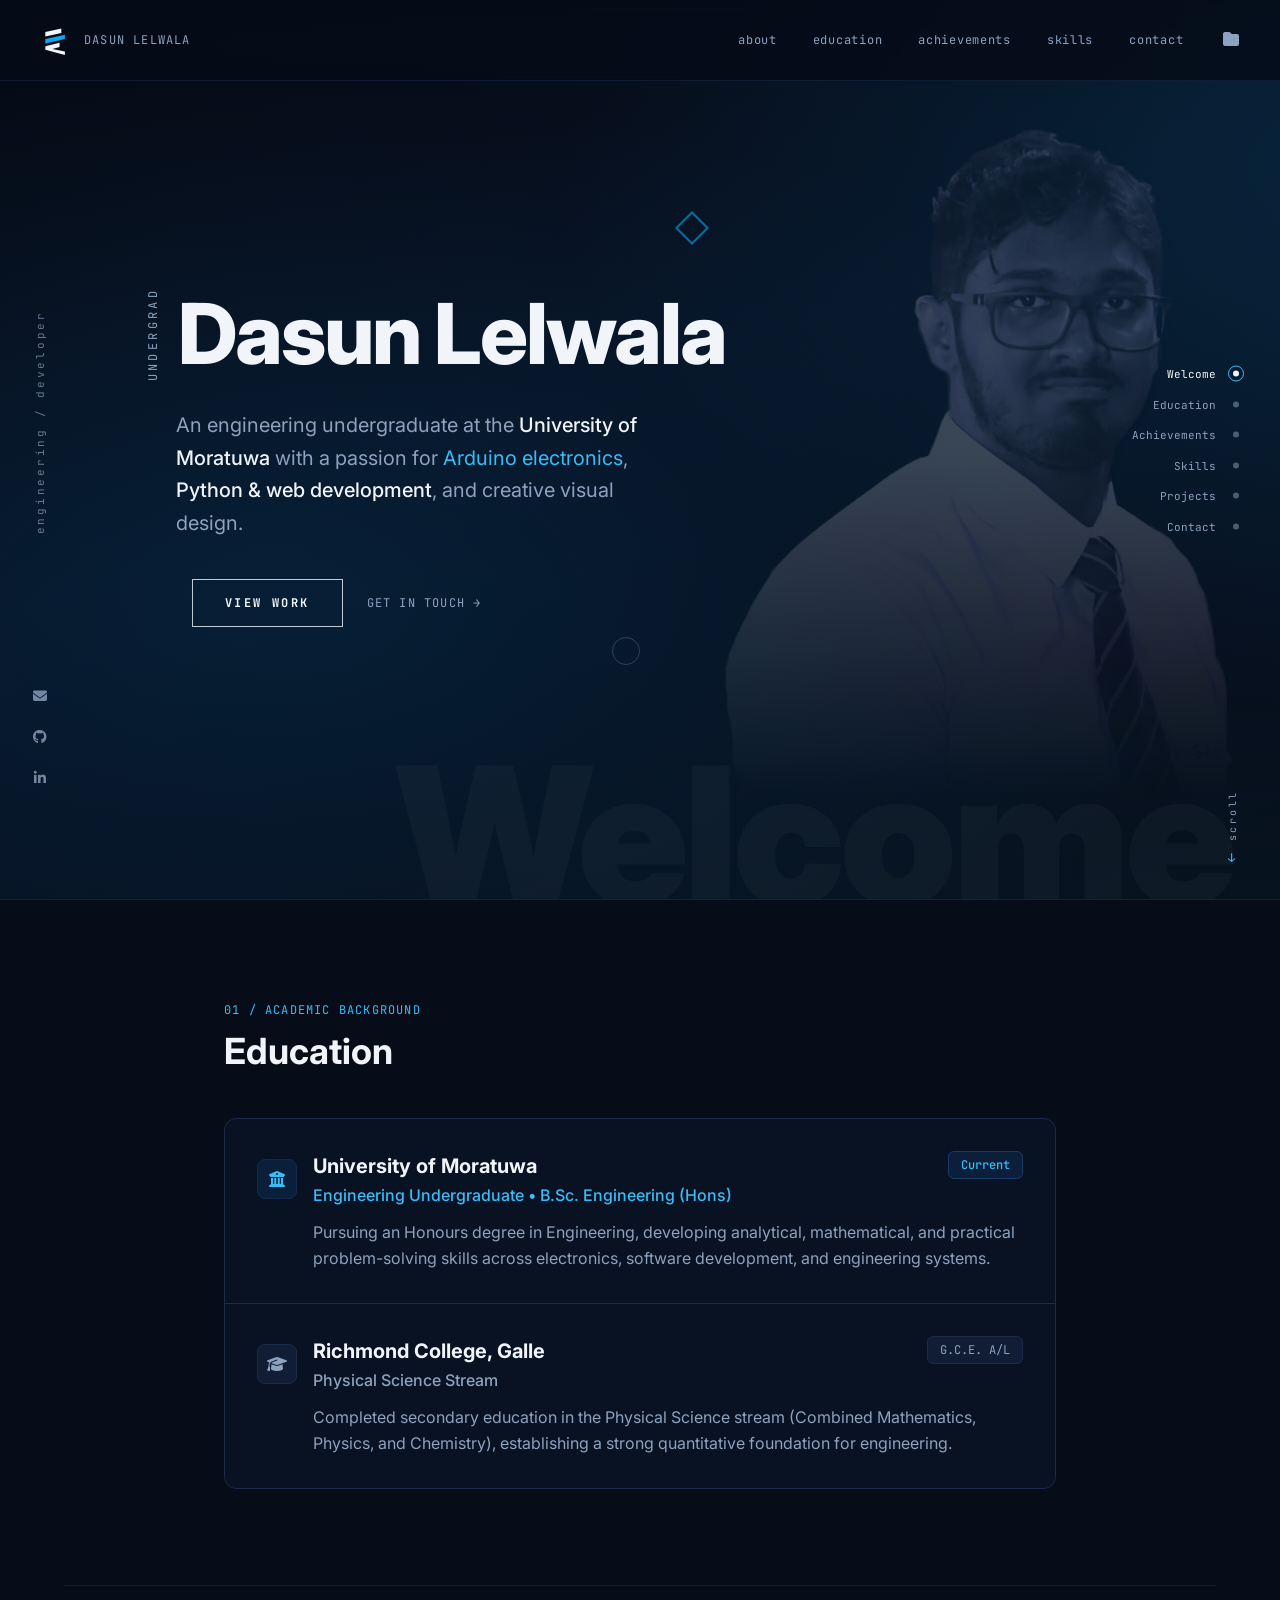
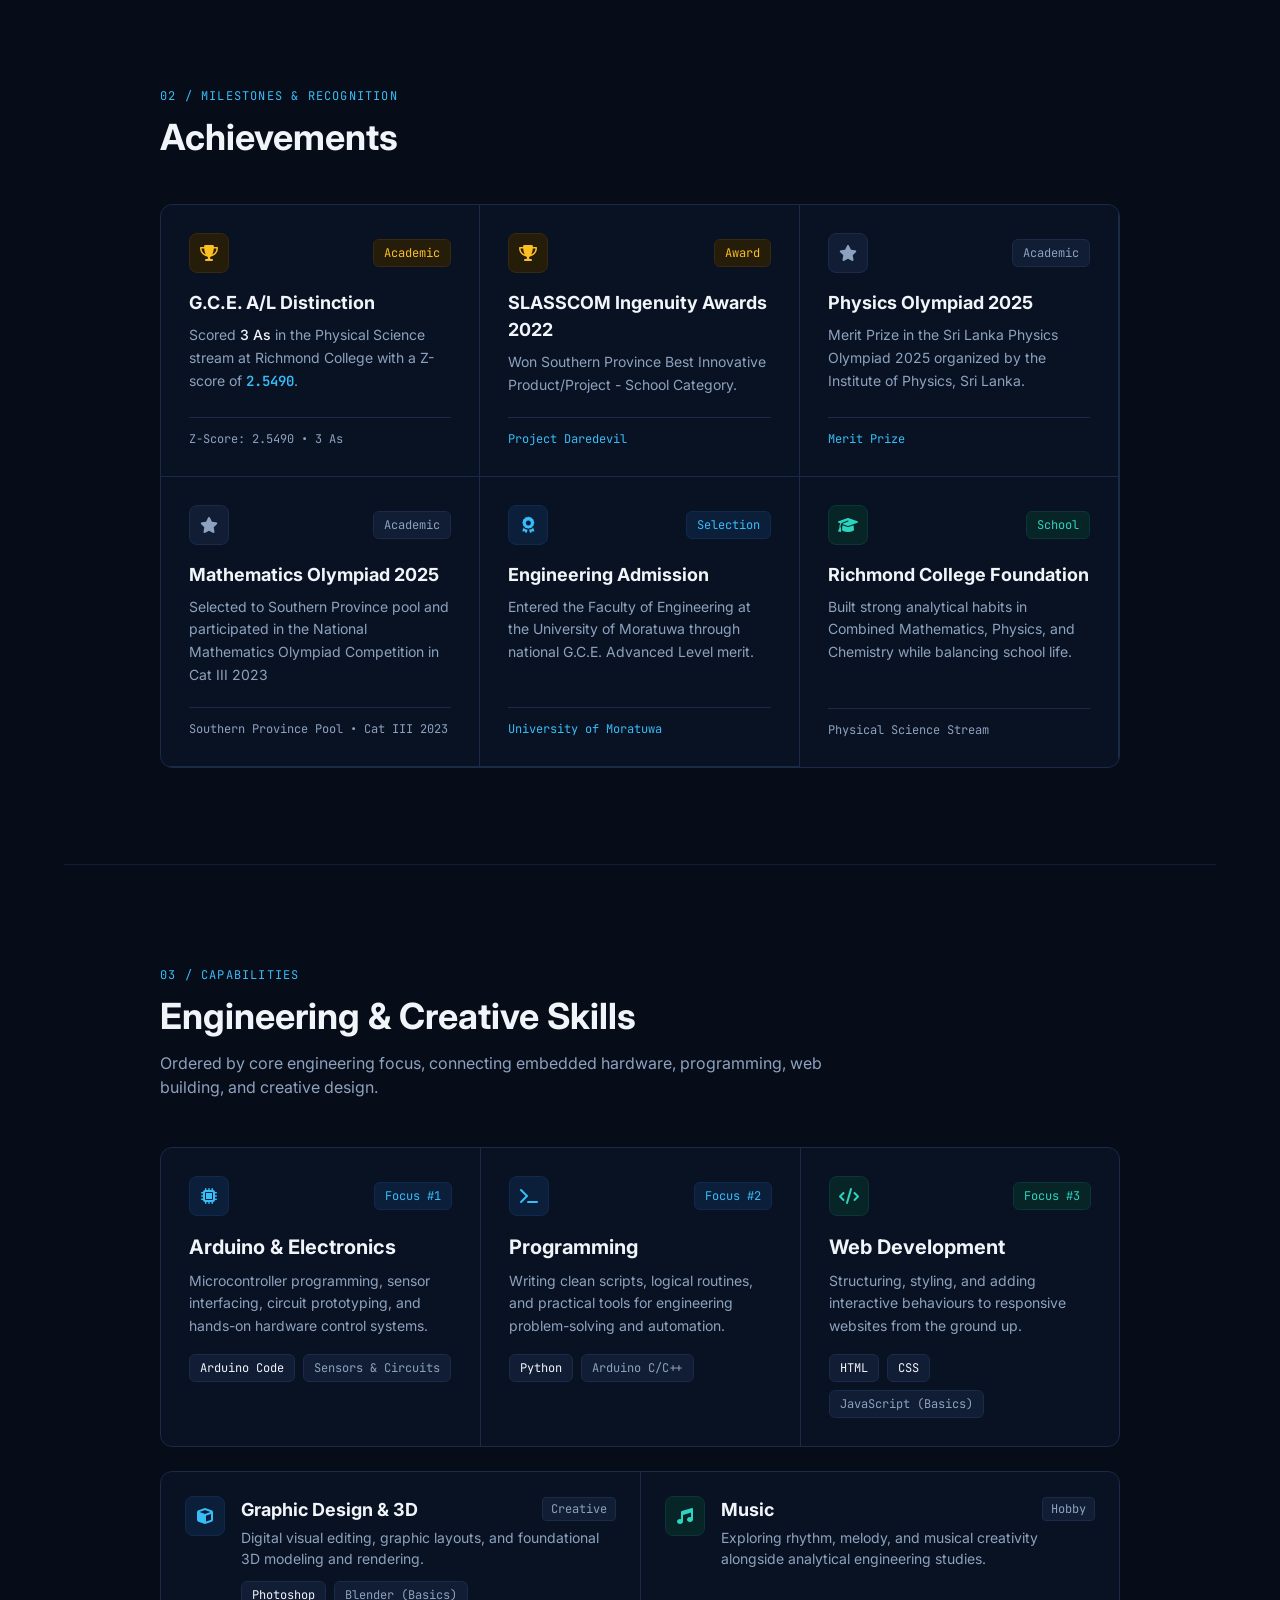
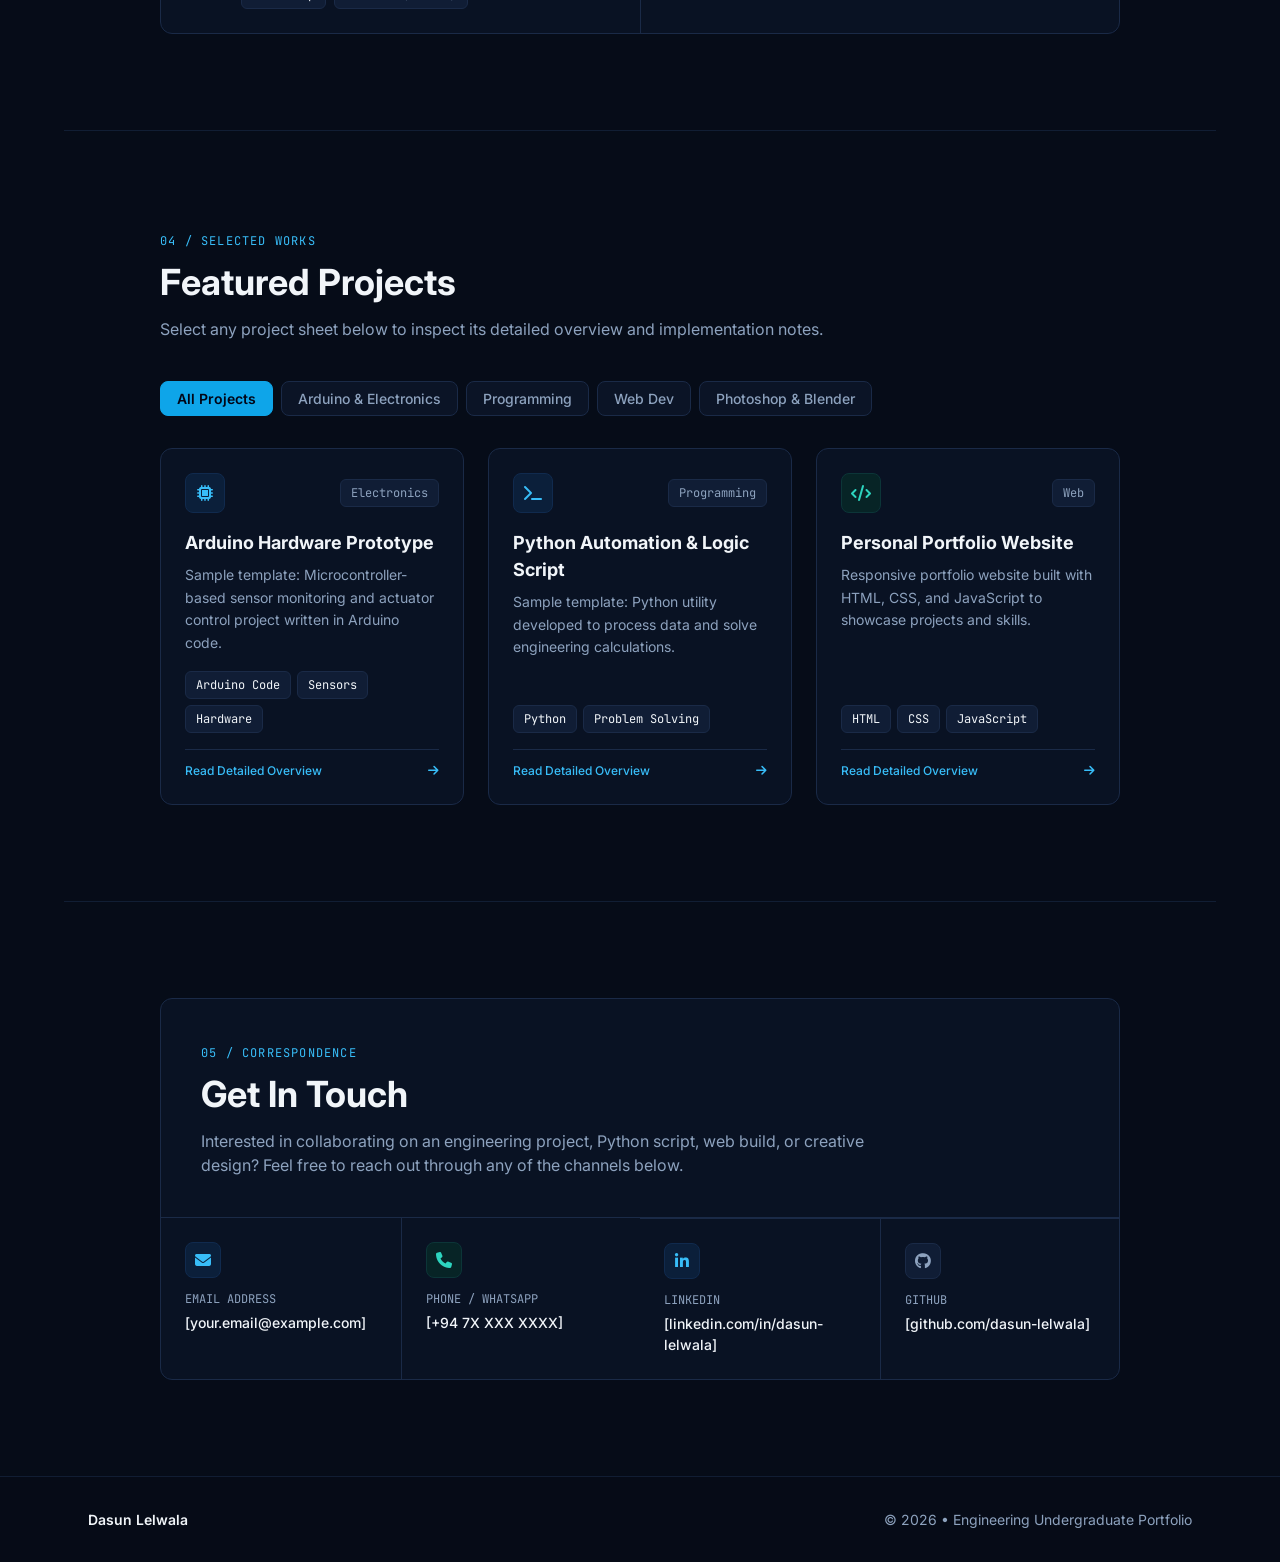
==== index.html @ 9dd677f0 "Adding files" ====
<!DOCTYPE html>
<html lang="en">
<head>
    <meta charset="UTF-8">
    <meta name="viewport" content="width=device-width, initial-scale=1.0">
    <title>Dasun Lelwala | Engineering Undergraduate &amp; Developer</title>

    <!-- External Libraries: Font Awesome Icons & Google Fonts -->
    <link rel="stylesheet" href="https://cdnjs.cloudflare.com/ajax/libs/font-awesome/6.4.0/css/all.min.css">
    <link href="https://fonts.googleapis.com/css2?family=Inter:wght@300;400;500;600;700;800;900&family=JetBrains+Mono:wght@400;500;700&display=swap" rel="stylesheet">

    <!-- All Portfolio Stylesheet Rules -->
    <link rel="stylesheet" href="style.css">
</head>
<body>

    <!-- Scroll Progress Indicator -->
    <div id="scroll-progress" aria-hidden="true"></div>

    <!-- =====================================================================
         1. TOP NAVIGATION HEADER
         ===================================================================== -->
    <header class="site-header">
        <div class="header-inner">
            <!-- Custom Geometric Monogram Mark -->
            <a href="#welcome" class="brand-link" aria-label="Dasun Lelwala Home">
                <svg class="brand-mark" viewBox="0 0 36 36" fill="none">
                    <path d="M6 9L24 5V10L6 14V9Z" fill="currentColor"/>
                    <path d="M6 17L28 12V17L6 22V17Z" fill="#0ea5e9"/>
                    <path d="M6 25L22 21V26L14 28L28 31V35L6 29V25Z" fill="currentColor"/>
                </svg>
                <span class="brand-name">Dasun Lelwala</span>
            </a>

            <!-- Desktop Navigation Links -->
            <nav class="desktop-nav" aria-label="Primary Navigation">
                <a href="#about" class="nav-link">about</a>
                <a href="#education" class="nav-link">education</a>
                <a href="#achievements" class="nav-link">achievements</a>
                <a href="#skills" class="nav-link">skills</a>
                <a href="#contact" class="nav-link">contact</a>
                <a href="#projects" title="View Projects" class="nav-folder-link" aria-label="View Projects">
                    <i class="fas fa-folder"></i>
                </a>
            </nav>

            <!-- Mobile Hamburger Menu Button -->
            <button id="mobile-menu-btn" class="mobile-menu-btn" aria-label="Toggle Menu">
                <i class="fas fa-bars"></i>
            </button>
        </div>

        <!-- Mobile Dropdown Menu -->
        <div id="mobile-menu" class="mobile-menu hidden">
            <a href="#welcome" class="mobile-nav-link">welcome</a>
            <a href="#education" class="mobile-nav-link">education</a>
            <a href="#achievements" class="mobile-nav-link">achievements</a>
            <a href="#skills" class="mobile-nav-link">skills</a>
            <a href="#projects" class="mobile-nav-link mobile-nav-highlight">projects</a>
            <a href="#contact" class="mobile-nav-link">contact</a>
        </div>
    </header>

    <!-- =====================================================================
         2. SIDE RAILS (LEFT ROLE LABEL & RIGHT SECTION DOT MENU)
         ===================================================================== -->
    <!-- Left Vertical Rail -->
    <aside class="left-rail" aria-hidden="true">
        <div class="left-rail-spacer"></div>
        <div class="vertical-rail-text left-rail-label">
            engineering / developer
        </div>
        <div class="left-rail-socials">
            <a href="#contact" title="Email" class="rail-icon-link"><i class="fas fa-envelope"></i></a>
            <a href="#contact" title="GitHub" class="rail-icon-link"><i class="fab fa-github"></i></a>
            <a href="#contact" title="LinkedIn" class="rail-icon-link"><i class="fab fa-linkedin-in"></i></a>
        </div>
    </aside>

    <!-- Right Dot Navigation Menu (Tracks Active Section on Scroll) -->
    <aside class="right-dots-nav" id="section-dots-nav" aria-label="Section Quick Jump">
        <a href="#welcome" data-target="welcome" class="dot-nav-item is-active">
            <span class="dot-label">Welcome</span>
            <span class="dot-circle">
                <span class="dot-core"></span>
            </span>
        </a>
        <a href="#education" data-target="education" class="dot-nav-item">
            <span class="dot-label">Education</span>
            <span class="dot-circle">
                <span class="dot-core"></span>
            </span>
        </a>
        <a href="#achievements" data-target="achievements" class="dot-nav-item">
            <span class="dot-label">Achievements</span>
            <span class="dot-circle">
                <span class="dot-core"></span>
            </span>
        </a>
        <a href="#skills" data-target="skills" class="dot-nav-item">
            <span class="dot-label">Skills</span>
            <span class="dot-circle">
                <span class="dot-core"></span>
            </span>
        </a>
        <a href="#projects" data-target="projects" class="dot-nav-item">
            <span class="dot-label">Projects</span>
            <span class="dot-circle">
                <span class="dot-core"></span>
            </span>
        </a>
        <a href="#contact" data-target="contact" class="dot-nav-item">
            <span class="dot-label">Contact</span>
            <span class="dot-circle">
                <span class="dot-core"></span>
            </span>
        </a>
    </aside>

    <main class="main-content">

        <!-- =================================================================
             3. HERO / WELCOME SECTION (Edit your photo filename below)
             ================================================================= -->
        <section id="welcome" class="hero-section">

            <!-- Atmospheric Blended Portrait Layer -->
            <div id="hero-portrait-wrapper" class="hero-portrait-wrapper">
                <div class="hero-portrait-inner">
                    <div class="hero-portrait-glow"></div>

                    <!-- YOUR PORTRAIT: Place 'ULD_2104_resize (1).jpg' in the same folder as index.html -->
                    <img id="profile-photo"
                         src="ULD_2104_resize (1).png"
                         onerror="this.onerror=null; this.src='https://placehold.co/650x820/0a1529/38bdf8?text=Dasun+Lelwala';"
                         alt="Dasun Lelwala"
                         class="hero-portrait-blend hero-portrait-img">
                </div>
            </div>

            <!-- Subtle Geometric Accents -->
            <div class="geo-diamond hero-geo-diamond" aria-hidden="true"></div>
            <div class="geo-circle hero-geo-circle" aria-hidden="true"></div>

            <!-- Giant Faint Watermark -->
            <div aria-hidden="true" class="hero-watermark">
                Welcome
            </div>

            <!-- Hero Introduction Text & CTA -->
            <div id="about" class="hero-copy">
                <div class="hero-title-row">
                    <span class="vertical-rail-text hero-role-tag">
                        UNDERGRAD
                    </span>
                    <h1 class="hero-title">
                        Dasun<br class="hero-title-break"> <span>Lelwala</span>
                    </h1>
                </div>

                <p class="hero-description">
                    An engineering undergraduate at the <strong class="text-bright">University of Moratuwa</strong> with a passion for <span class="text-accent">Arduino electronics</span>, <strong class="text-bright">Python &amp; web development</strong>, and creative visual design.
                </p>

                <div class="hero-actions">
                    <a href="#projects" class="editorial-cta hero-primary-cta">
                        VIEW WORK
                    </a>
                    <a href="#contact" class="hero-secondary-link">
                        Get in touch →
                    </a>
                </div>
            </div>

            <!-- Scroll Down Prompt -->
            <a href="#education" class="hero-scroll-prompt">
                <span class="vertical-rail-text">scroll</span>
                <span class="scroll-arrow">↓</span>
            </a>
        </section>

        <!-- =================================================================
             4. EDUCATION SECTION
             ================================================================= -->
        <section id="education" class="content-section section-narrow reveal">
            <div class="section-header">
                <span class="section-eyebrow">01 / Academic Background</span>
                <h2 class="section-title">Education</h2>
            </div>

            <div class="surface-panel divide-y">
                <!-- University of Moratuwa -->
                <div class="education-row stagger-item">
                    <div class="education-top">
                        <div class="education-identity">
                            <div class="icon-badge icon-cerulean">
                                <i class="fas fa-university"></i>
                            </div>
                            <div>
                                <h3 class="education-institution">University of Moratuwa</h3>
                                <p class="education-program program-cerulean">Engineering Undergraduate • B.Sc. Engineering (Hons)</p>
                            </div>
                        </div>
                        <span class="status-pill status-cerulean">Current</span>
                    </div>
                    <p class="education-detail">
                        Pursuing an Honours degree in Engineering, developing analytical, mathematical, and practical problem-solving skills across electronics, software development, and engineering systems.
                    </p>
                </div>

                <!-- Richmond College -->
                <div class="education-row stagger-item">
                    <div class="education-top">
                        <div class="education-identity">
                            <div class="icon-badge icon-neutral">
                                <i class="fas fa-graduation-cap"></i>
                            </div>
                            <div>
                                <h3 class="education-institution">Richmond College, Galle</h3>
                                <p class="education-program program-muted">Physical Science Stream</p>
                            </div>
                        </div>
                        <span class="status-pill status-neutral">G.C.E. A/L</span>
                    </div>
                    <p class="education-detail">
                        Completed secondary education in the Physical Science stream (Combined Mathematics, Physics, and Chemistry), establishing a strong quantitative foundation for engineering.
                    </p>
                </div>
            </div>
        </section>

       <!-- =================================================================
             5. ACHIEVEMENTS SECTION (Managed via `achievements` array in script.js)
             ================================================================= -->
        <section id="achievements" class="content-section section-wide section-bordered reveal">
            <div class="section-header">
                <span class="section-eyebrow">02 / Milestones &amp; Recognition</span>
                <h2 class="section-title">Achievements</h2>
            </div>

            <div id="achievements-grid" class="surface-panel achievements-grid"></div>
        </section>

        <!-- =================================================================
             6. SKILLS SECTION (Prioritized for Engineering)
             ================================================================= -->
        <section id="skills" class="content-section section-wide section-bordered reveal">
            <div class="section-header section-header-spaced">
                <span class="section-eyebrow">03 / Capabilities</span>
                <h2 class="section-title">Engineering &amp; Creative Skills</h2>
                <p class="section-subtitle">Ordered by core engineering focus, connecting embedded hardware, programming, web building, and creative design.</p>
            </div>

            <!-- Core Engineering Skills -->
            <div id="core-skills-grid" class="surface-panel core-skills-grid skills-spaced"></div>

            <!-- Creative & Hobby Skills -->
            <div id="creative-skills-grid" class="surface-panel creative-skills-grid"></div>
        </section>

        <!-- =================================================================
             7. PROJECTS SECTION (Project data is managed in script.js)
             ================================================================= -->
        <section id="projects" class="content-section section-wide section-bordered reveal">
            <div class="section-header">
                <span class="section-eyebrow">04 / Selected Works</span>
                <h2 class="section-title">Featured Projects</h2>
                <p class="section-subtitle">Select any project sheet below to inspect its detailed overview and implementation notes.</p>
            </div>

            <!-- Category Filter Buttons -->
            <div class="filter-bar" id="project-filters">
                <button data-filter="all" class="filter-btn is-selected">All Projects</button>
                <button data-filter="Electronics" class="filter-btn">Arduino &amp; Electronics</button>
                <button data-filter="Programming" class="filter-btn">Programming</button>
                <button data-filter="Web" class="filter-btn">Web Dev</button>
                <button data-filter="Design" class="filter-btn">Photoshop &amp; Blender</button>
            </div>

            <!-- Project Cards Container (Populated by script.js) -->
            <div id="projects-grid" class="projects-grid"></div>
        </section>

        <!-- =================================================================
             8. CONTACT SECTION (Fill in your details inside the brackets)
             ================================================================= -->
        <section id="contact" class="content-section section-wide section-bordered reveal">
            <div class="surface-panel contact-panel">
                <div class="contact-header">
                    <span class="section-eyebrow">05 / Correspondence</span>
                    <h2 class="section-title">Get In Touch</h2>
                    <p class="contact-intro">
                        Interested in collaborating on an engineering project, Python script, web build, or creative design? Feel free to reach out through any of the channels below.
                    </p>
                </div>

                <div class="contact-channels">
                    <!-- Email -->
                    <div class="contact-channel">
                        <div class="channel-icon icon-cerulean">
                            <i class="fas fa-envelope"></i>
                        </div>
                        <p class="channel-label">Email Address</p>
                        <p class="channel-value break-all">[your.email@example.com]</p>
                    </div>

                    <!-- Phone / WhatsApp -->
                    <div class="contact-channel">
                        <div class="channel-icon icon-teal">
                            <i class="fas fa-phone"></i>
                        </div>
                        <p class="channel-label">Phone / WhatsApp</p>
                        <p class="channel-value">[+94 7X XXX XXXX]</p>
                    </div>

                    <!-- LinkedIn -->
                    <a href="#contact" class="contact-channel">
                        <div class="channel-icon icon-cerulean">
                            <i class="fab fa-linkedin-in"></i>
                        </div>
                        <p class="channel-label">LinkedIn</p>
                        <p class="channel-value">[linkedin.com/in/dasun-lelwala]</p>
                    </a>

                    <!-- GitHub -->
                    <a href="#contact" class="contact-channel">
                        <div class="channel-icon icon-neutral">
                            <i class="fab fa-github"></i>
                        </div>
                        <p class="channel-label">GitHub</p>
                        <p class="channel-value">[github.com/dasun-lelwala]</p>
                    </a>
                </div>
            </div>
        </section>
    </main>

    <!-- =====================================================================
         9. FOOTER
         ===================================================================== -->
    <footer class="site-footer">
        <div class="footer-inner">
            <p class="footer-author">Dasun Lelwala</p>
            <p>© <span id="year"></span> • Engineering Undergraduate Portfolio</p>
        </div>
    </footer>

    <!-- =====================================================================
         10. DETAILED PROJECT OVERVIEW MODAL (Opens when clicking a project)
         ===================================================================== -->
    <div id="project-modal" class="project-modal hidden" role="dialog" aria-modal="true" aria-labelledby="modal-title">
        <div class="modal-container">
            <div>
                <div class="modal-topbar">
                    <button id="close-project-modal" class="modal-back-btn">
                        <i class="fas fa-arrow-left"></i>
                        <span>Back to Portfolio</span>
                    </button>
                    <span id="modal-category-badge" class="modal-category-badge">Category</span>
                </div>

                <div class="modal-media-frame">
                    <div class="modal-media-box">
                        <img id="modal-image" src="" alt="Project Preview" class="modal-image">
                    </div>
                </div>

                <div class="modal-title-block">
                    <div class="modal-title-row">
                        <h2 id="modal-title" class="modal-title">Project Title</h2>
                        <span id="modal-timeline" class="modal-timeline">2026</span>
                    </div>
                    <div id="modal-tags" class="modal-tags"></div>
                </div>

                <div class="modal-details-card">
                    <div class="modal-overview-block">
                        <h3 class="modal-section-label label-cerulean">Overview</h3>
                        <p id="modal-overview" class="modal-overview-text"></p>
                    </div>

                    <div class="modal-two-col">
                        <div class="modal-col-box">
                            <h3 class="modal-section-label label-cerulean">Key Features &amp; Implementation</h3>
                            <ul id="modal-features" class="modal-features-list"></ul>
                        </div>
                        <div class="modal-col-box">
                            <h3 class="modal-section-label label-teal">Challenges &amp; Learnings</h3>
                            <p id="modal-learnings" class="modal-learnings-text"></p>
                        </div>
                    </div>
                </div>
            </div>

            <div class="modal-footer-bar">
                <div id="modal-link-container"></div>
                <button id="close-project-modal-bottom" class="modal-close-btn">
                    Close Overview
                </button>
            </div>
        </div>
    </div>

    <!-- Link to Your JavaScript File -->
    <script src="script.js"></script>
</body>
</html>
---- style.css ----
/* =========================================================================

DESIGN TOKENS & BASE RESET
========================================================================= */
:root {
--bg-primary: #060c18;
--bg-card: #0b1426;
--bg-tinted: #101d35;
--border-hairline: #1a2a47;
--ink-primary: #f1f5f9;
--ink-muted: #8da2be;

--cerulean-50: #0b1f3a;
--cerulean-100: #102a4e;
--cerulean-200: #193b69;
--cerulean-600: #38bdf8;
--cerulean-700: #0ea5e9;
--cerulean-800: #0284c7;

--teal-50: #072426;
--teal-100: #0c3538;
--teal-700: #2dd4bf;

--ochre-50: #261c0a;
--ochre-100: #38280e;
--ochre-700: #fbbf24;

--font-sans: 'Inter', -apple-system, BlinkMacSystemFont, sans-serif;
--font-mono: 'JetBrains Mono', monospace;


}

*,
*::before,
*::after {
box-sizing: border-box;
margin: 0;
padding: 0;
}

html {
scroll-behavior: smooth;
}

body {
font-family: var(--font-sans);
color: var(--ink-primary);
background-color: var(--bg-primary);
background-image:
radial-gradient(ellipse 85% 65% at 78% 12%, rgba(14, 165, 233, 0.16), transparent 60%),
radial-gradient(ellipse 75% 60% at 15% 45%, rgba(2, 132, 199, 0.12), transparent 65%),
radial-gradient(ellipse 90% 70% at 65% 88%, rgba(20, 184, 166, 0.08), transparent 65%),
linear-gradient(160deg, #050a14 0%, #071122 45%, #060d1a 100%);
background-size: 160% 160%, 150% 150%, 160% 160%, 100% 100%;
background-attachment: fixed;
line-height: 1.5;
-webkit-font-smoothing: antialiased;
-moz-osx-font-smoothing: grayscale;
animation: oceanicDrift 24s ease-in-out infinite alternate;
}

body.modal-open {
overflow: hidden;
}

a {
color: inherit;
text-decoration: none;
}

button {
font-family: inherit;
cursor: pointer;
background: none;
border: none;
}

img {
display: block;
max-width: 100%;
}

.hidden {
display: none !important;
}

@keyframes oceanicDrift {
0% {
background-position: 0% 0%, 10% 30%, 80% 90%, 0% 0%;
}
50% {
background-position: 65% 25%, 35% 65%, 25% 40%, 0% 0%;
}
100% {
background-position: 100% 60%, 75% 20%, 60% 85%, 0% 0%;
}
}

/* Custom Scrollbar */
::-webkit-scrollbar {
width: 8px;
}

::-webkit-scrollbar-track {
background: var(--bg-primary);
}

::-webkit-scrollbar-thumb {
background: #1e3254;
border-radius: 4px;
}

::-webkit-scrollbar-thumb:hover {
background: var(--cerulean-700);
}

/* Top Scroll Progress Indicator */
#scroll-progress {
position: fixed;
top: 0;
left: 0;
height: 2px;
width: 0%;
background: linear-gradient(90deg, var(--cerulean-700), var(--teal-700));
z-index: 60;
transition: width 0.08s linear;
}

/* =========================================================================
2. HEADER & NAVIGATION
========================================================================= */
.site-header {
position: fixed;
top: 0;
left: 0;
width: 100%;
z-index: 40;
background-color: rgba(6, 12, 24, 0.82);
backdrop-filter: blur(12px);
-webkit-backdrop-filter: blur(12px);
border-bottom: 1px solid rgba(26, 42, 71, 0.55);
}

.header-inner {
max-width: 80rem;
margin: 0 auto;
padding: 0 1.25rem;
height: 5rem;
display: flex;
align-items: center;
justify-content: space-between;
}

@media (min-width: 640px) {
.header-inner {
padding: 0 2.5rem;
}
}

.brand-link {
display: inline-flex;
align-items: center;
gap: 0.75rem;
}

.brand-mark {
width: 2rem;
height: 2rem;
color: var(--ink-primary);
transition: color 0.2s ease;
}

.brand-link:hover .brand-mark {
color: var(--cerulean-600);
}

.brand-name {
display: none;
font-family: var(--font-mono);
font-size: 0.75rem;
letter-spacing: 0.1em;
text-transform: uppercase;
color: var(--ink-muted);
transition: color 0.2s ease;
}

@media (min-width: 640px) {
.brand-name {
display: inline-block;
}
}

.brand-link:hover .brand-name {
color: var(--ink-primary);
}

.desktop-nav {
display: none;
align-items: center;
gap: 2.25rem;
font-size: 0.75rem;
font-family: var(--font-mono);
letter-spacing: 0.06em;
color: var(--ink-muted);
}

@media (min-width: 768px) {
.desktop-nav {
display: flex;
}
}

.nav-link {
text-transform: lowercase;
transition: color 0.2s ease;
}

.nav-link:hover {
color: var(--ink-primary);
}

.nav-folder-link {
color: var(--ink-muted);
font-size: 1rem;
padding-left: 0.25rem;
transition: color 0.2s ease;
}

.nav-folder-link:hover {
color: var(--cerulean-600);
}

.mobile-menu-btn {
display: inline-flex;
align-items: center;
justify-content: center;
padding: 0.5rem;
border-radius: 0.5rem;
color: var(--ink-primary);
font-size: 1.125rem;
transition: background-color 0.2s ease;
}

.mobile-menu-btn:hover {
background-color: var(--bg-tinted);
}

@media (min-width: 768px) {
.mobile-menu-btn {
display: none;
}
}

.mobile-menu {
background-color: rgba(11, 20, 38, 0.96);
backdrop-filter: blur(12px);
-webkit-backdrop-filter: blur(12px);
border-bottom: 1px solid var(--border-hairline);
padding: 0.75rem 1.5rem 1.25rem;
font-family: var(--font-mono);
font-size: 0.875rem;
}

@media (min-width: 768px) {
.mobile-menu {
display: none !important;
}
}

.mobile-nav-link {
display: block;
padding: 0.5rem 0;
color: var(--ink-muted);
transition: color 0.2s ease;
}

.mobile-nav-link:hover {
color: var(--cerulean-600);
}

.mobile-nav-highlight {
color: var(--cerulean-600);
font-weight: 600;
}

/* =========================================================================
3. SIDE RAILS & RIGHT DOT NAVIGATION
========================================================================= */
.vertical-rail-text {
writing-mode: vertical-rl;
transform: rotate(180deg);
}

.left-rail {
display: none;
}

@media (min-width: 1024px) {
.left-rail {
position: fixed;
left: 2rem;
top: 0;
bottom: 0;
z-index: 30;
display: flex;
flex-direction: column;
justify-content: space-between;
align-items: center;
padding: 7rem 0;
pointer-events: none;
}
}

.left-rail-spacer {
height: 3rem;
}

.left-rail-label {
font-size: 0.6875rem;
font-family: var(--font-mono);
letter-spacing: 0.25em;
text-transform: lowercase;
color: rgba(141, 162, 190, 0.7);
user-select: none;
}

.left-rail-socials {
display: flex;
flex-direction: column;
align-items: center;
gap: 1.25rem;
color: rgba(141, 162, 190, 0.8);
pointer-events: auto;
font-size: 0.875rem;
}

.rail-icon-link {
transition: color 0.2s ease;
}

.rail-icon-link:hover {
color: var(--cerulean-600);
}

.right-dots-nav {
display: none;
}

@media (min-width: 768px) {
.right-dots-nav {
position: fixed;
right: 1.5rem;
top: 50%;
transform: translateY(-50%);
z-index: 30;
display: flex;
flex-direction: column;
align-items: flex-end;
gap: 0.875rem;
}
}

@media (min-width: 1024px) {
.right-dots-nav {
right: 2.25rem;
}
}

.dot-nav-item {
display: inline-flex;
align-items: center;
gap: 0.75rem;
}

.dot-label {
font-size: 0.6875rem;
font-family: var(--font-mono);
color: var(--ink-muted);
opacity: 0;
transition: opacity 0.2s ease, color 0.2s ease;
}

.dot-nav-item:hover .dot-label,
.dot-nav-item.is-active .dot-label {
opacity: 1;
}

.dot-nav-item.is-active .dot-label {
color: var(--ink-primary);
}

.dot-circle {
width: 1rem;
height: 1rem;
border-radius: 9999px;
border: 1px solid transparent;
display: flex;
align-items: center;
justify-content: center;
transition: border-color 0.2s ease;
}

.dot-nav-item.is-active .dot-circle {
border-color: var(--cerulean-600);
}

.dot-core {
width: 0.375rem;
height: 0.375rem;
border-radius: 9999px;
background-color: rgba(141, 162, 190, 0.5);
transition: background-color 0.2s ease;
}

.dot-nav-item:hover .dot-core {
background-color: var(--cerulean-600);
}

.dot-nav-item.is-active .dot-core {
background-color: var(--ink-primary);
}

/* =========================================================================
4. HERO / WELCOME SECTION & PORTRAIT BLENDING
========================================================================= */
.main-content {
position: relative;
z-index: 10;
}

.hero-section {
position: relative;
min-height: 100vh;
display: flex;
align-items: center;
padding: 5rem 1.5rem 4rem;
max-width: 80rem;
margin: 0 auto;
overflow: hidden;
border-bottom: 1px solid rgba(26, 42, 71, 0.6);
}

@media (min-width: 640px) {
.hero-section {
padding: 5rem 3rem 4rem;
}
}

@media (min-width: 1024px) {
.hero-section {
padding: 5rem 6rem 4rem;
}
}

.hero-portrait-wrapper {
pointer-events: none;
user-select: none;
position: absolute;
top: 0;
bottom: 0;
right: 0;
width: 100%;
display: flex;
align-items: center;
justify-content: flex-end;
overflow: visible;
will-change: transform, opacity;
}

@media (min-width: 640px) {
.hero-portrait-wrapper {
width: 70%;
}
}

@media (min-width: 1024px) {
.hero-portrait-wrapper {
width: 58%;
}
}

.hero-portrait-inner {
position: relative;
width: 100%;
height: 100%;
max-width: 36rem;
display: flex;
align-items: center;
justify-content: center;
}

.hero-portrait-glow {
position: absolute;
width: 20rem;
height: 20rem;
border-radius: 9999px;
/* background-color: rgba(14, 165, 233, 0.15); */
filter: blur(64px);
}

@media (min-width: 640px) {
.hero-portrait-glow {
width: 26rem;
height: 26rem;
}
}

.hero-portrait-img {
width: 100%;
height: 84vh;
max-height: 700px;
object-fit: cover;
object-position: top;
opacity: 0.4;
mix-blend-mode: luminosity;
filter: contrast(1.1) brightness(0.95);
}

@media (min-width: 640px) {
.hero-portrait-img {
opacity: 0.6;
}
}

@media (min-width: 1024px) {
.hero-portrait-img {
opacity: 0.7;
}
}


.hero-portrait-blend {
/* Seamless radial + edge feathering so no rectangular box edge appears */
  -webkit-mask-image: linear-gradient(to bottom, black 50%, transparent 100%);
  mask-image: linear-gradient(to bottom, black 50%, transparent 100%);

  filter:grayscale(100%) sepia(100%) hue-rotate(210deg) saturate(100%);



  
} 

#profile-photo {
    mix-blend-mode: multiply;
    opacity:0.2;
}




.geo-diamond {
transform: rotate(45deg);
animation: gentleFloat 6s ease-in-out infinite;
}

.geo-circle {
animation: gentleFloatSlow 8s ease-in-out infinite;
}

.hero-geo-diamond {
display: none;
position: absolute;
right: 45%;
top: 24%;
width: 1.5rem;
height: 1.5rem;
border: 2px solid rgba(14, 165, 233, 0.6);
pointer-events: none;
}

.hero-geo-circle {
display: none;
position: absolute;
right: 50%;
bottom: 26%;
width: 1.75rem;
height: 1.75rem;
border-radius: 9999px;
border: 1px solid rgba(141, 162, 190, 0.3);
pointer-events: none;
}

@media (min-width: 640px) {
.hero-geo-diamond,
.hero-geo-circle {
display: block;
}
}

@keyframes gentleFloat {
0%, 100% {
transform: rotate(45deg) translateY(0px);
}
50% {
transform: rotate(45deg) translateY(-8px);
}
}

@keyframes gentleFloatSlow {
0%, 100% {
transform: translateY(0px);
}
50% {
transform: translateY(7px);
}
}

.hero-watermark {
pointer-events: none;
user-select: none;
position: absolute;
bottom: -1.25rem;
left: 50%;
transform: translateX(-50%);
font-size: 5.5rem;
font-weight: 900;
letter-spacing: -0.025em;
color: rgba(255, 255, 255, 0.03);
line-height: 1;
white-space: nowrap;
}

@media (min-width: 640px) {
.hero-watermark {
bottom: -2rem;
font-size: 9.5rem;
}
}

@media (min-width: 1024px) {
.hero-watermark {
left: auto;
right: 3rem;
transform: none;
font-size: 12rem;
}
}

.hero-copy {
position: relative;
z-index: 10;
max-width: 42rem;
padding-left: 0.5rem;
will-change: transform, opacity;
}

.hero-copy > * + * {
margin-top: 1.5rem;
}

@media (min-width: 640px) {
.hero-copy {
padding-left: 1.5rem;
}
.hero-copy > * + * {
margin-top: 1.75rem;
}
}

@media (min-width: 1024px) {
.hero-copy {
padding-left: 3rem;
}
}

.hero-title-row {
display: flex;
align-items: center;
gap: 0.75rem;
}

@media (min-width: 640px) {
.hero-title-row {
gap: 1rem;
}
}

.hero-role-tag {
font-size: 0.625rem;
font-family: var(--font-mono);
text-transform: uppercase;
letter-spacing: 0.28em;
color: var(--ink-muted);
user-select: none;
}

@media (min-width: 640px) {
.hero-role-tag {
font-size: 0.75rem;
}
}

.hero-title {
font-size: 3rem;
font-weight: 800;
letter-spacing: -0.025em;
color: var(--ink-primary);
line-height: 0.98;
}

@media (min-width: 640px) {
.hero-title {
font-size: 4.5rem;
}
.hero-title-break {
display: none;
}
}

@media (min-width: 1024px) {
.hero-title {
font-size: 5.25rem;
}
}

.hero-description {
font-size: 1rem;
color: var(--ink-muted);
max-width: 32rem;
line-height: 1.625;
padding-left: 1.5rem;
}

@media (min-width: 640px) {
.hero-description {
font-size: 1.25rem;
padding-left: 2rem;
}
}

.text-bright {
color: var(--ink-primary);
font-weight: 500;
}

.text-accent {
color: var(--cerulean-600);
}

.mono-semibold {
font-family: var(--font-mono);
font-weight: 600;
}

.hero-actions {
padding-top: 0.75rem;
padding-left: 2.5rem;
display: flex;
flex-wrap: wrap;
align-items: center;
gap: 1.5rem;
}

@media (min-width: 640px) {
.hero-actions {
padding-left: 3rem;
}
}

.editorial-cta {
position: relative;
transition: transform 0.25s cubic-bezier(0.22, 1, 0.36, 1), border-color 0.25s ease, background-color 0.25s ease;
}



.editorial-cta:hover::before {
width: 38px;
left: -30px;
}

.hero-primary-cta {
display: inline-flex;
align-items: center;
justify-content: center;
padding: 0.875rem 2rem;
border: 1px solid rgba(241, 245, 249, 0.8);
color: var(--ink-primary);
font-family: var(--font-mono);
font-size: 0.75rem;
font-weight: 700;
letter-spacing: 0.2em;
text-transform: uppercase;
}

.hero-primary-cta:hover {
border-color: var(--cerulean-600);
background-color: rgba(14, 165, 233, 0.1);
}

.hero-secondary-link {
font-size: 0.75rem;
font-family: var(--font-mono);
letter-spacing: 0.1em;
text-transform: uppercase;
color: var(--ink-muted);
transition: color 0.2s ease;
}

.hero-secondary-link:hover {
color: var(--cerulean-600);
}

.hero-scroll-prompt {
display: none;
}

@media (min-width: 640px) {
.hero-scroll-prompt {
position: absolute;
right: 2rem;
bottom: 2rem;
display: flex;
flex-direction: column;
align-items: center;
gap: 0.5rem;
font-size: 0.625rem;
font-family: var(--font-mono);
letter-spacing: 0.25em;
text-transform: lowercase;
color: var(--ink-muted);
transition: color 0.2s ease;
}
.hero-scroll-prompt:hover {
color: var(--cerulean-600);
}
}

@media (min-width: 1024px) {
.hero-scroll-prompt {
right: 2.5rem;
}
}

.scroll-arrow {
color: var(--cerulean-600);
font-size: 0.75rem;
}

/* =========================================================================
5. SHARED SECTION LAYOUT, SURFACE PANELS & BADGES
========================================================================= */
.content-section {
padding: 6rem 1.5rem;
margin: 0 auto;
}

@media (min-width: 640px) {
.content-section {
padding: 6rem 3rem;
}
}

@media (min-width: 1024px) {
.content-section {
padding: 6rem;
}
}

.section-narrow {
max-width: 64rem;
}

.section-wide {
max-width: 72rem;
}

.section-bordered {
border-top: 1px solid rgba(26, 42, 71, 0.6);
}

.section-header {
margin-bottom: 2.5rem;
}

.section-header-spaced {
margin-bottom: 3rem;
}

.section-eyebrow {
color: var(--cerulean-600);
font-family: var(--font-mono);
font-size: 0.75rem;
letter-spacing: 0.1em;
text-transform: uppercase;
}

.section-title {
font-size: 1.875rem;
font-weight: 700;
color: var(--ink-primary);
margin-top: 0.25rem;
}

@media (min-width: 640px) {
.section-title {
font-size: 2.25rem;
}
}

.section-subtitle {
color: var(--ink-muted);
margin-top: 0.5rem;
max-width: 42rem;
}

.surface-panel {
background-color: rgba(11, 20, 38, 0.85);
backdrop-filter: blur(4px);
-webkit-backdrop-filter: blur(4px);
border: 1px solid var(--border-hairline);
border-radius: 0.75rem;
overflow: hidden;
}

.divide-y > * + * {
border-top: 1px solid var(--border-hairline);
}

.icon-badge {
width: 2.5rem;
height: 2.5rem;
border-radius: 0.5rem;
display: flex;
align-items: center;
justify-content: center;
font-size: 1rem;
flex-shrink: 0;
}

.icon-cerulean {
background-color: var(--cerulean-50);
border: 1px solid var(--cerulean-100);
color: var(--cerulean-600);
}

.icon-neutral {
background-color: var(--bg-tinted);
border: 1px solid var(--border-hairline);
color: var(--ink-muted);
}

.icon-ochre {
background-color: var(--ochre-50);
border: 1px solid var(--ochre-100);
color: var(--ochre-700);
}

.icon-teal {
background-color: var(--teal-50);
border: 1px solid var(--teal-100);
color: var(--teal-700);
}

.pill-tag {
font-size: 0.75rem;
font-family: var(--font-mono);
padding: 0.25rem 0.625rem;
border-radius: 0.375rem;
}

.pill-cerulean {
background-color: var(--cerulean-50);
border: 1px solid var(--cerulean-100);
color: var(--cerulean-600);
}

.pill-ochre {
background-color: var(--ochre-50);
border: 1px solid var(--ochre-100);
color: var(--ochre-700);
}

.pill-teal {
background-color: var(--teal-50);
border: 1px solid var(--teal-100);
color: var(--teal-700);
}

.pill-neutral {
background-color: var(--bg-tinted);
border: 1px solid var(--border-hairline);
color: var(--ink-muted);
}

.cell-top {
display: flex;
align-items: center;
justify-content: space-between;
margin-bottom: 1rem;
}

.cell-title {
font-size: 1.125rem;
font-weight: 700;
color: var(--ink-primary);
margin-bottom: 0.5rem;
}

.cell-copy {
color: var(--ink-muted);
font-size: 0.875rem;
line-height: 1.625;
}

.cell-footer {
margin-top: 1.25rem;
padding-top: 0.75rem;
border-top: 1px solid var(--border-hairline);
font-size: 0.75rem;
font-family: var(--font-mono);
}

.text-muted {
color: var(--ink-muted);
}

/* =========================================================================
6. EDUCATION SECTION
========================================================================= */
.education-row {
padding: 1.5rem;
transition: background-color 0.2s ease;
}

@media (min-width: 640px) {
.education-row {
padding: 2rem;
}
}

.education-row:hover {
background-color: rgba(16, 29, 53, 0.4);
}

.education-top {
display: flex;
flex-wrap: wrap;
align-items: flex-start;
justify-content: space-between;
gap: 1rem;
margin-bottom: 0.75rem;
}

.education-identity {
display: flex;
align-items: center;
gap: 1rem;
}

.education-institution {
font-size: 1.25rem;
font-weight: 700;
color: var(--ink-primary);
}

.education-program {
font-weight: 500;
font-size: 0.875rem;
margin-top: 0.125rem;
}

@media (min-width: 640px) {
.education-program {
font-size: 1rem;
}
}

.program-cerulean {
color: var(--cerulean-600);
}

.program-muted {
color: var(--ink-muted);
}

.status-pill {
padding: 0.25rem 0.75rem;
border-radius: 0.375rem;
font-size: 0.75rem;
font-family: var(--font-mono);
}

.status-cerulean {
background-color: var(--cerulean-50);
border: 1px solid var(--cerulean-200);
color: var(--cerulean-600);
font-weight: 500;
}

.status-neutral {
background-color: var(--bg-tinted);
border: 1px solid var(--border-hairline);
color: var(--ink-muted);
}

.education-detail {
color: var(--ink-muted);
font-size: 0.875rem;
line-height: 1.625;
}

@media (min-width: 640px) {
.education-detail {
font-size: 1rem;
padding-left: 3.5rem;
}
}

/* =========================================================================
7. ACHIEVEMENTS SECTION
========================================================================= */
.achievements-grid {
display: flex;
flex-wrap: wrap;
}

.achievement-cell {
flex: 1 1 100%;
padding: 1.5rem;
display: flex;
flex-direction: column;
justify-content: space-between;
border-bottom: 1px solid var(--border-hairline);
transition: background-color 0.2s ease;
}

.achievement-cell:last-child {
border-bottom: none;
}

@media (min-width: 640px) {
.achievement-cell {
padding: 1.75rem;
}
}

@media (min-width: 768px) {
.achievement-cell {
flex: 1 1 calc(50% - 1px);
border-right: 1px solid var(--border-hairline);
}
}

@media (min-width: 1024px) {
.achievement-cell {
flex: 1 1 calc(33.333% - 1px);
}
}

.achievement-cell:hover {
background-color: rgba(16, 29, 53, 0.4);
}

.achievement-placeholder {
background-color: rgba(16, 29, 53, 0.2);
}
/* =========================================================================
8. SKILLS SECTION
========================================================================= */
.skills-spaced {
margin-bottom: 1.5rem;
}

.core-skills-grid,
.creative-skills-grid {
display: grid;
grid-template-columns: 1fr;
}

.core-skills-grid > * + *,
.creative-skills-grid > * + * {
border-top: 1px solid var(--border-hairline);
}

@media (min-width: 768px) {
.core-skills-grid {
grid-template-columns: repeat(3, minmax(0, 1fr));
}
.core-skills-grid > * + * {
border-top: none;
border-left: 1px solid var(--border-hairline);
}
.creative-skills-grid {
grid-template-columns: repeat(2, minmax(0, 1fr));
}
.creative-skills-grid > * + * {
border-top: none;
border-left: 1px solid var(--border-hairline);
}
}

.skill-cell {
padding: 1.5rem;
transition: background-color 0.2s ease;
}

@media (min-width: 640px) {
.skill-cell {
padding: 1.75rem;
}
}

.skill-cell:hover {
background-color: rgba(16, 29, 53, 0.4);
}

.skill-title {
font-size: 1.25rem;
font-weight: 700;
color: var(--ink-primary);
margin-bottom: 0.5rem;
}

.skill-copy {
color: var(--ink-muted);
font-size: 0.875rem;
line-height: 1.625;
margin-bottom: 1rem;
}

.chip-group {
display: flex;
flex-wrap: wrap;
gap: 0.5rem;
font-size: 0.75rem;
font-family: var(--font-mono);
}

.chip {
padding: 0.25rem 0.625rem;
border-radius: 0.375rem;
background-color: var(--bg-tinted);
border: 1px solid var(--border-hairline);
}

.chip-bright {
color: var(--ink-primary);
}

.chip-muted {
color: var(--ink-muted);
}

.creative-cell {
padding: 1.25rem;
display: flex;
align-items: flex-start;
gap: 1rem;
transition: background-color 0.2s ease;
}

@media (min-width: 640px) {
.creative-cell {
padding: 1.5rem;
}
}

.creative-cell:hover {
background-color: rgba(16, 29, 53, 0.4);
}

.creative-body {
width: 100%;
}

.creative-heading-row {
display: flex;
align-items: center;
justify-content: space-between;
}

.creative-heading-row .cell-title {
margin-bottom: 0;
}

.mini-tag {
font-size: 0.75rem;
font-family: var(--font-mono);
padding: 0.125rem 0.5rem;
border-radius: 0.25rem;
background-color: var(--bg-tinted);
border: 1px solid var(--border-hairline);
color: var(--ink-muted);
}

.creative-copy {
color: var(--ink-muted);
font-size: 0.875rem;
margin-top: 0.25rem;
margin-bottom: 0.75rem;
}

.creative-copy-simple {
color: var(--ink-muted);
font-size: 0.875rem;
margin-top: 0.25rem;
}

/* =========================================================================
9. PROJECTS SECTION & DYNAMIC PROJECT CARDS
========================================================================= */
.filter-bar {
display: flex;
flex-wrap: wrap;
gap: 0.5rem;
margin-bottom: 2rem;
}

.filter-btn {
padding: 0.5rem 1rem;
border-radius: 0.5rem;
font-size: 0.875rem;
font-weight: 500;
background-color: var(--bg-card);
border: 1px solid var(--border-hairline);
color: var(--ink-muted);
transition: all 0.2s ease;
}

.filter-btn:hover {
border-color: var(--cerulean-600);
color: var(--ink-primary);
}

.filter-btn.is-selected {
background-color: var(--cerulean-700);
border-color: var(--cerulean-700);
color: #020617;
font-weight: 600;
}

.projects-grid {
display: grid;
grid-template-columns: 1fr;
gap: 1.5rem;
}

@media (min-width: 768px) {
.projects-grid {
grid-template-columns: repeat(2, minmax(0, 1fr));
}
}

@media (min-width: 1024px) {
.projects-grid {
grid-template-columns: repeat(3, minmax(0, 1fr));
}
}

.projects-empty {
grid-column: 1 / -1;
text-align: center;
padding: 3rem 1.5rem;
background-color: var(--bg-card);
border: 1px dashed var(--border-hairline);
border-radius: 0.75rem;
color: var(--ink-muted);
}

.project-card {
background-color: rgba(11, 20, 38, 0.85);
backdrop-filter: blur(4px);
-webkit-backdrop-filter: blur(4px);
border: 1px solid var(--border-hairline);
border-radius: 0.75rem;
padding: 1.5rem;
display: flex;
flex-direction: column;
justify-content: space-between;
cursor: pointer;
transition: border-color 0.2s ease, transform 0.2s ease;
}

.project-card:hover {
border-color: var(--cerulean-600);
transform: translateY(-2px);
}

.project-card-top {
display: flex;
align-items: center;
justify-content: space-between;
margin-bottom: 1rem;
}

.project-category-pill {
font-size: 0.75rem;
font-family: var(--font-mono);
padding: 0.25rem 0.625rem;
border-radius: 0.375rem;
background-color: var(--bg-tinted);
border: 1px solid var(--border-hairline);
color: var(--ink-muted);
}

.project-card-title {
font-size: 1.125rem;
font-weight: 700;
color: var(--ink-primary);
margin-bottom: 0.5rem;
transition: color 0.2s ease;
}

.project-card:hover .project-card-title {
color: var(--cerulean-600);
}

.project-card-desc {
color: var(--ink-muted);
font-size: 0.875rem;
line-height: 1.625;
margin-bottom: 1rem;
}

.project-card-tags {
display: flex;
flex-wrap: wrap;
gap: 0.375rem;
margin-bottom: 1rem;
}

.project-tag {
padding: 0.25rem 0.625rem;
border-radius: 0.375rem;
background-color: var(--bg-tinted);
border: 1px solid var(--border-hairline);
font-size: 0.75rem;
font-family: var(--font-mono);
color: var(--ink-primary);
}

.project-card-cta {
padding-top: 0.75rem;
border-top: 1px solid var(--border-hairline);
display: flex;
align-items: center;
justify-content: space-between;
font-size: 0.75rem;
font-weight: 500;
color: var(--cerulean-600);
}

.project-card-cta i {
transition: transform 0.2s ease;
}

.project-card:hover .project-card-cta i {
transform: translateX(4px);
}

/* =========================================================================
10. CONTACT SECTION & FOOTER
========================================================================= */
.contact-header {
padding: 2rem;
border-bottom: 1px solid var(--border-hairline);
}

@media (min-width: 640px) {
.contact-header {
padding: 2.5rem;
}
}

.contact-intro {
color: var(--ink-muted);
margin-top: 0.5rem;
max-width: 42rem;
}

.contact-channels {
display: grid;
grid-template-columns: 1fr;
}

.contact-channels > * + * {
border-top: 1px solid var(--border-hairline);
}

@media (min-width: 640px) {
.contact-channels {
grid-template-columns: repeat(2, minmax(0, 1fr));
}
.contact-channels > :nth-child(2) {
border-top: none;
border-left: 1px solid var(--border-hairline);
}
.contact-channels > :nth-child(3) {
border-top: 1px solid var(--border-hairline);
border-left: none;
}
.contact-channels > :nth-child(4) {
border-top: 1px solid var(--border-hairline);
border-left: 1px solid var(--border-hairline);
}
}

@media (min-width: 1024px) {
.contact-channels {
grid-template-columns: repeat(4, minmax(0, 1fr));
}
.contact-channels > * + * {
border-top: none;
border-left: 1px solid var(--border-hairline);
}
}

.contact-channel {
display: block;
padding: 1.5rem;
transition: background-color 0.2s ease;
}

.contact-channel:hover {
background-color: rgba(16, 29, 53, 0.4);
}

.channel-icon {
width: 2.25rem;
height: 2.25rem;
border-radius: 0.5rem;
display: flex;
align-items: center;
justify-content: center;
margin-bottom: 0.75rem;
}

.channel-label {
font-size: 0.75rem;
font-family: var(--font-mono);
text-transform: uppercase;
color: var(--ink-muted);
}

.channel-value {
font-size: 0.875rem;
font-weight: 500;
color: var(--ink-primary);
margin-top: 0.25rem;
user-select: all;
}

.break-all {
word-break: break-all;
}

.site-footer {
position: relative;
z-index: 10;
border-top: 1px solid rgba(26, 42, 71, 0.6);
background-color: rgba(6, 12, 24, 0.9);
padding: 2rem 0;
text-align: center;
font-size: 0.875rem;
color: var(--ink-muted);
}

.footer-inner {
max-width: 72rem;
margin: 0 auto;
padding: 0 1.5rem;
display: flex;
flex-direction: column;
align-items: center;
justify-content: space-between;
gap: 0.5rem;
}

@media (min-width: 640px) {
.footer-inner {
flex-direction: row;
}
}

.footer-author {
font-weight: 600;
color: var(--ink-primary);
}

/* =========================================================================
11. PROJECT OVERVIEW MODAL
========================================================================= */
.project-modal {
position: fixed;
inset: 0;
z-index: 50;
overflow-y: auto;
background-color: rgba(6, 12, 24, 0.95);
backdrop-filter: blur(12px);
-webkit-backdrop-filter: blur(12px);
}

.modal-container {
min-height: 100vh;
padding: 2rem 1rem;
max-width: 56rem;
margin: 0 auto;
display: flex;
flex-direction: column;
justify-content: space-between;
}

@media (min-width: 640px) {
.modal-container {
padding: 2rem 1.5rem;
}
}

@media (min-width: 1024px) {
.modal-container {
padding: 2rem;
}
}

.modal-topbar {
display: flex;
align-items: center;
justify-content: space-between;
padding-bottom: 1.5rem;
border-bottom: 1px solid var(--border-hairline);
}

.modal-back-btn {
display: inline-flex;
align-items: center;
gap: 0.5rem;
padding: 0.5rem 1rem;
border-radius: 0.5rem;
background-color: var(--bg-card);
border: 1px solid var(--border-hairline);
color: var(--ink-primary);
font-size: 0.875rem;
font-weight: 500;
transition: border-color 0.2s ease;
}

.modal-back-btn:hover {
border-color: var(--cerulean-600);
}

.modal-back-btn i {
color: var(--cerulean-600);
}

.modal-category-badge {
padding: 0.25rem 0.75rem;
border-radius: 0.375rem;
background-color: var(--cerulean-50);
border: 1px solid var(--cerulean-200);
color: var(--cerulean-600);
font-size: 0.75rem;
font-family: var(--font-mono);
font-weight: 500;
}

.modal-media-frame {
margin-top: 2rem;
border-radius: 0.75rem;
overflow: hidden;
border: 1px solid var(--border-hairline);
background-color: var(--bg-card);
padding: 0.5rem;
}

.modal-media-box {
border-radius: 0.5rem;
overflow: hidden;
background-color: var(--bg-tinted);
aspect-ratio: 16 / 9;
max-height: 20rem;
width: 100%;
display: flex;
align-items: center;
justify-content: center;
}

.modal-image {
width: 100%;
height: 100%;
object-fit: cover;
}

.modal-title-block {
margin-top: 2rem;
}

.modal-title-row {
display: flex;
flex-wrap: wrap;
align-items: center;
justify-content: space-between;
gap: 1rem;
}

.modal-title {
font-size: 1.875rem;
font-weight: 700;
color: var(--ink-primary);
}

@media (min-width: 640px) {
.modal-title {
font-size: 2.25rem;
}
}

.modal-timeline {
font-size: 0.75rem;
font-family: var(--font-mono);
padding: 0.375rem 0.75rem;
border-radius: 0.375rem;
background-color: var(--bg-card);
border: 1px solid var(--border-hairline);
color: var(--ink-muted);
}

.modal-tags {
display: flex;
flex-wrap: wrap;
gap: 0.5rem;
margin-top: 1rem;
}

.modal-tag-pill {
padding: 0.25rem 0.75rem;
border-radius: 0.375rem;
background-color: var(--bg-card);
border: 1px solid var(--border-hairline);
font-size: 0.75rem;
font-family: var(--font-mono);
color: var(--ink-primary);
}

.modal-details-card {
margin-top: 2rem;
background-color: var(--bg-card);
border: 1px solid var(--border-hairline);
border-radius: 0.75rem;
overflow: hidden;
color: var(--ink-primary);
line-height: 1.625;
}

.modal-overview-block {
padding: 1.5rem;
}

.modal-section-label {
font-size: 0.75rem;
font-family: var(--font-mono);
text-transform: uppercase;
letter-spacing: 0.05em;
margin-bottom: 0.5rem;
}

.label-cerulean {
color: var(--cerulean-600);
}

.label-teal {
color: var(--teal-700);
}

.modal-overview-text,
.modal-learnings-text {
font-size: 0.875rem;
color: var(--ink-muted);
}

@media (min-width: 640px) {
.modal-overview-text {
font-size: 1rem;
}
}

.modal-two-col {
display: grid;
grid-template-columns: 1fr;
border-top: 1px solid var(--border-hairline);
}

.modal-two-col > * + * {
border-top: 1px solid var(--border-hairline);
}

@media (min-width: 768px) {
.modal-two-col {
grid-template-columns: repeat(2, minmax(0, 1fr));
}
.modal-two-col > * + * {
border-top: none;
border-left: 1px solid var(--border-hairline);
}
}

.modal-col-box {
padding: 1.5rem;
}

.modal-features-list {
font-size: 0.875rem;
color: var(--ink-muted);
list-style-type: disc;
list-style-position: inside;
}

.modal-features-list > * + * {
margin-top: 0.5rem;
}

.modal-footer-bar {
margin-top: 2.5rem;
padding-top: 1.5rem;
border-top: 1px solid var(--border-hairline);
display: flex;
flex-wrap: wrap;
align-items: center;
justify-content: space-between;
gap: 1rem;
}

.modal-external-link {
display: inline-flex;
align-items: center;
gap: 0.5rem;
padding: 0.625rem 1.25rem;
border-radius: 0.5rem;
background-color: var(--cerulean-700);
color: #020617;
font-size: 0.875rem;
font-weight: 600;
transition: background-color 0.2s ease;
}

.modal-external-link:hover {
background-color: var(--cerulean-600);
}

.modal-link-note {
font-size: 0.75rem;
font-family: var(--font-mono);
color: var(--ink-muted);
}

.modal-link-note i {
color: var(--cerulean-600);
margin-right: 0.375rem;
}

.modal-close-btn {
padding: 0.625rem 1.25rem;
border-radius: 0.5rem;
background-color: var(--bg-card);
border: 1px solid var(--border-hairline);
font-size: 0.875rem;
font-weight: 500;
color: var(--ink-primary);
transition: background-color 0.2s ease;
}

.modal-close-btn:hover {
background-color: var(--bg-tinted);
}

/* =========================================================================
12. SCROLL REVEAL & STAGGERED ENTRANCE ANIMATIONS
========================================================================= */
.reveal {
opacity: 1;
transform: translateY(0);
transition: opacity 0.75s cubic-bezier(0.22, 1, 0.36, 1),
transform 0.75s cubic-bezier(0.22, 1, 0.36, 1);
}

.reveal.will-animate {
opacity: 0;
transform: translateY(28px);
}

.reveal.will-animate.active {
opacity: 1;
transform: translateY(0);
}

.reveal.will-animate .stagger-item {
opacity: 0;
transform: translateY(16px);
transition: opacity 0.55s cubic-bezier(0.22, 1, 0.36, 1),
transform 0.55s cubic-bezier(0.22, 1, 0.36, 1);
}

.reveal.will-animate.active .stagger-item {
opacity: 1;
transform: translateY(0);
}

.reveal.will-animate.active .stagger-item:nth-child(1) { transition-delay: 0.06s; }
.reveal.will-animate.active .stagger-item:nth-child(2) { transition-delay: 0.14s; }
.reveal.will-animate.active .stagger-item:nth-child(3) { transition-delay: 0.22s; }
.reveal.will-animate.active .stagger-item:nth-child(4) { transition-delay: 0.30s; }

@media (prefers-reduced-motion: reduce) {
html {
scroll-behavior: auto;
}
body,
.geo-diamond,
.geo-circle {
animation: none;
}
.reveal,
.reveal.will-animate,
.reveal.will-animate .stagger-item {
opacity: 1;
transform: none;
transition: none;
}
}
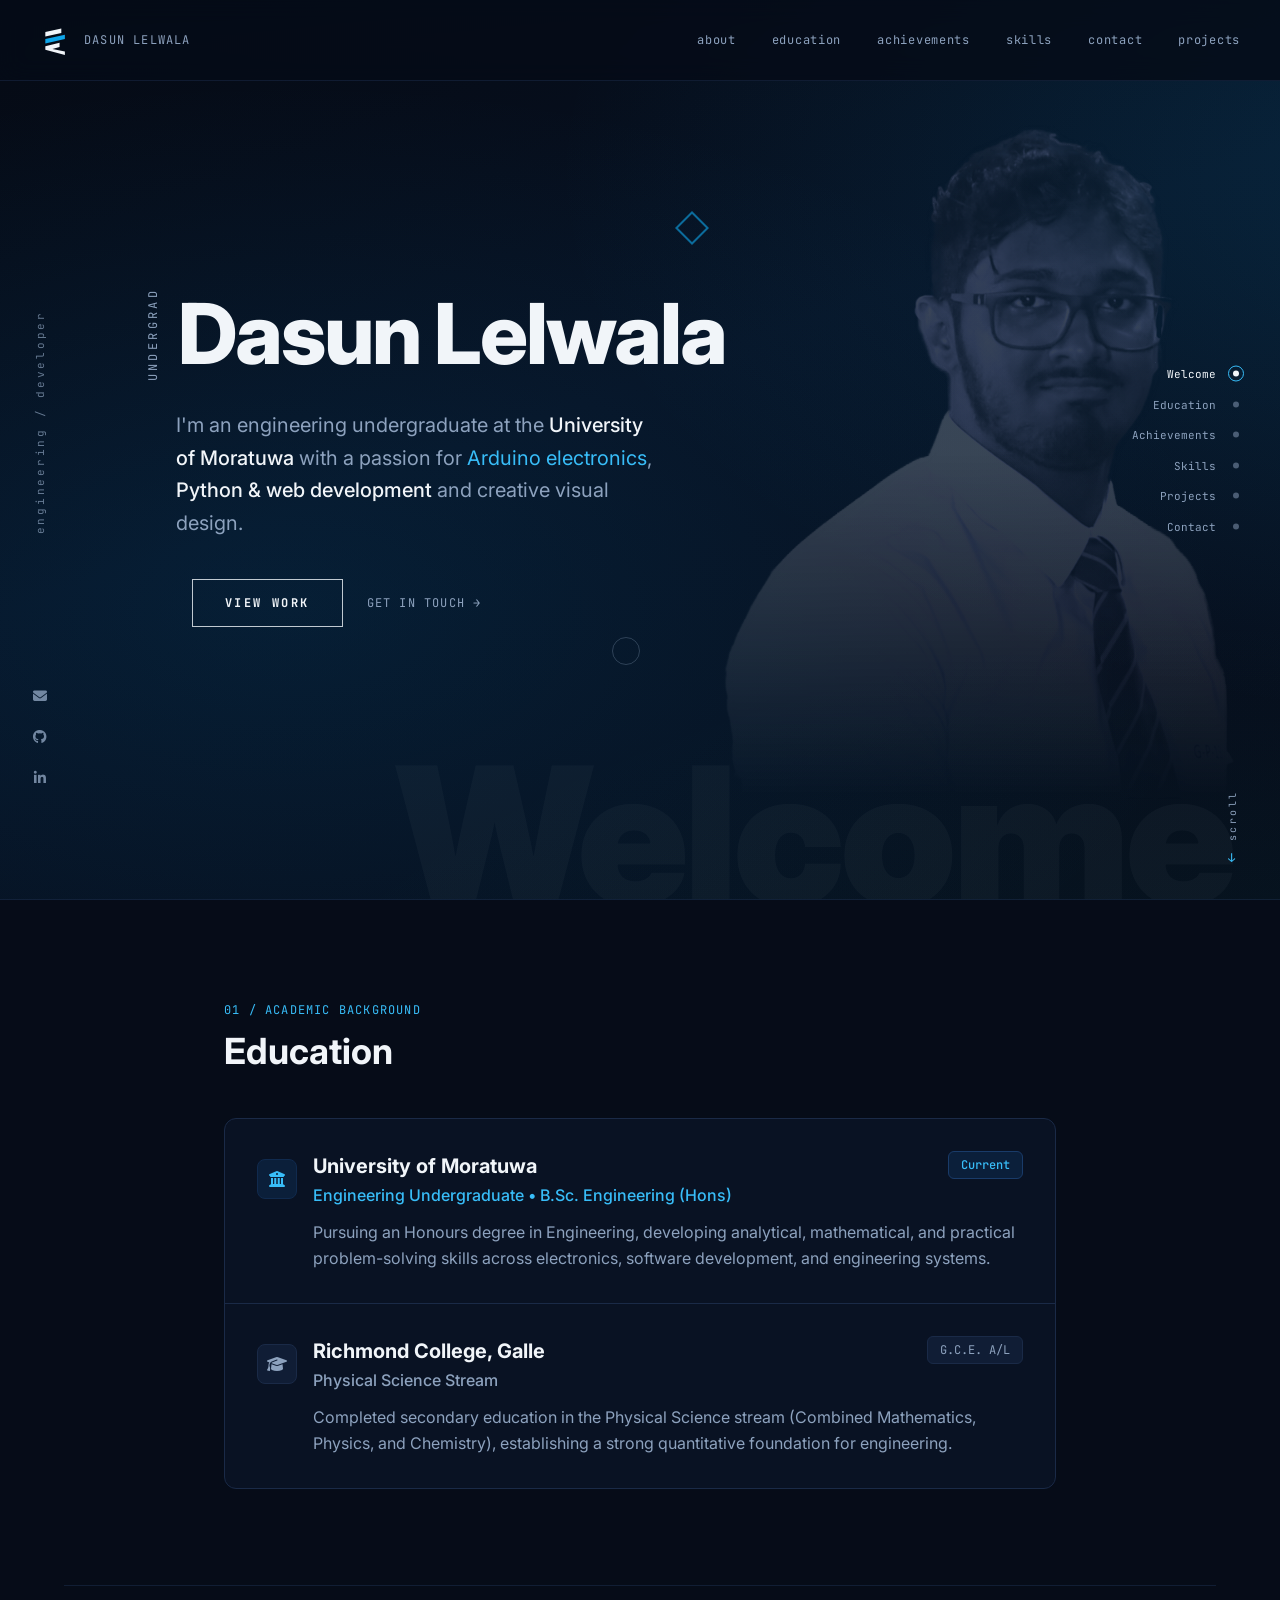
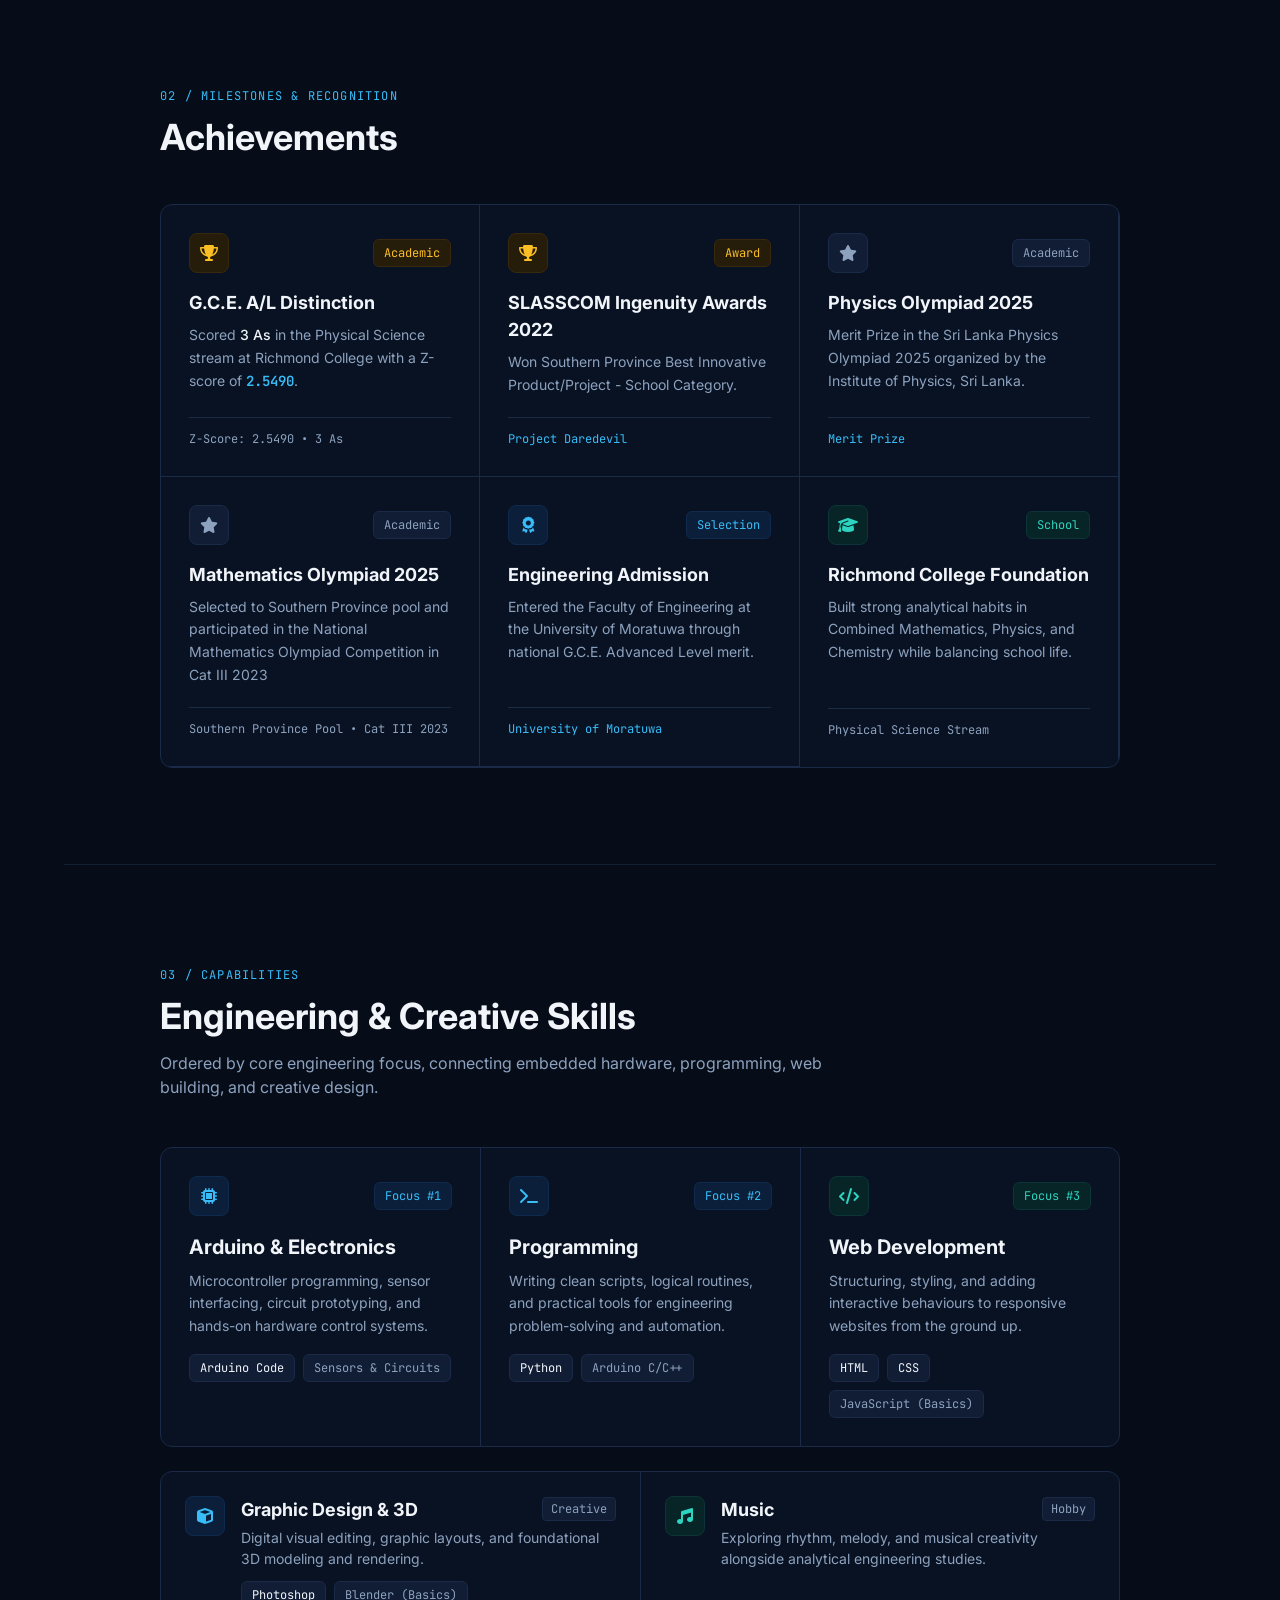
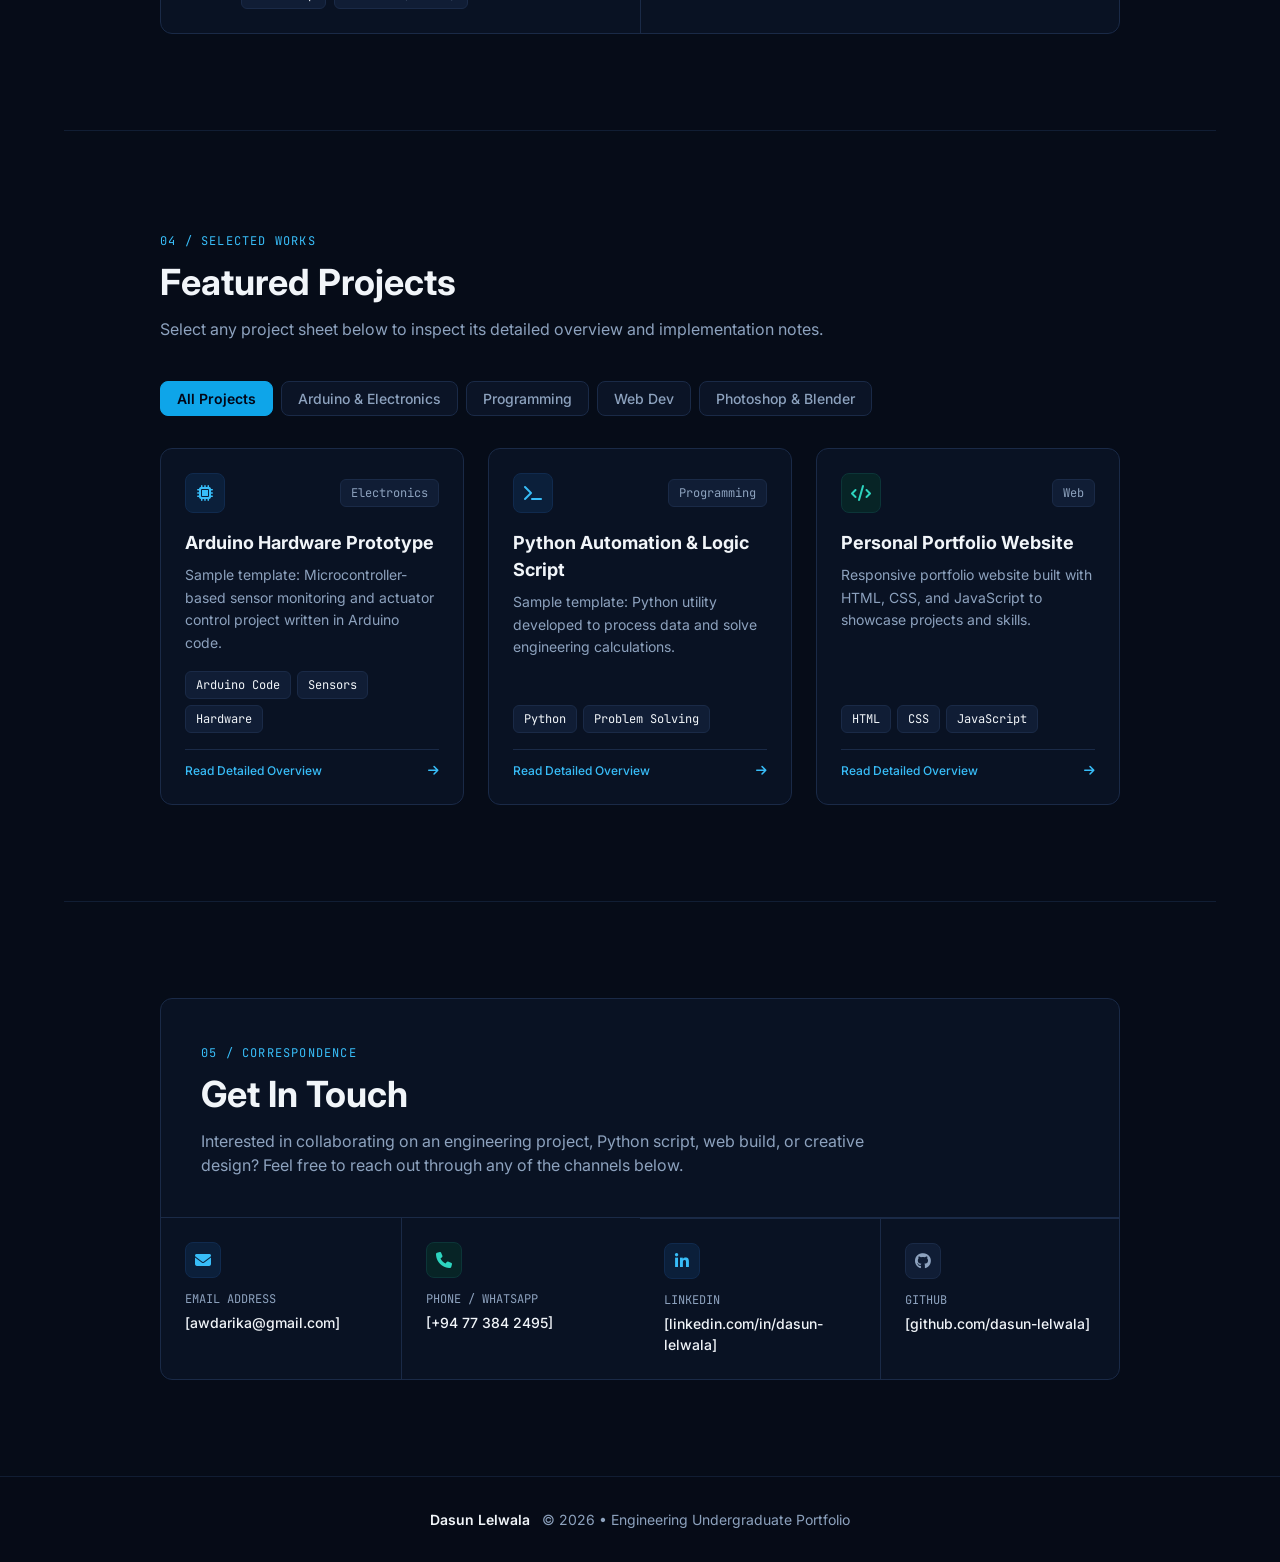
==== commit 265703e4: "Tweaks" ====
--- a/index.html
+++ b/index.html
@@ -39,8 +39,8 @@
                 <a href="#achievements" class="nav-link">achievements</a>
                 <a href="#skills" class="nav-link">skills</a>
                 <a href="#contact" class="nav-link">contact</a>
-                <a href="#projects" title="View Projects" class="nav-folder-link" aria-label="View Projects">
-                    <i class="fas fa-folder"></i>
+                <a href="#projects" title="View Projects" class="nav-link" aria-label="View Projects">
+                    projects
                 </a>
             </nav>
 
@@ -71,9 +71,9 @@
             engineering / developer
         </div>
         <div class="left-rail-socials">
-            <a href="#contact" title="Email" class="rail-icon-link"><i class="fas fa-envelope"></i></a>
-            <a href="#contact" title="GitHub" class="rail-icon-link"><i class="fab fa-github"></i></a>
-            <a href="#contact" title="LinkedIn" class="rail-icon-link"><i class="fab fa-linkedin-in"></i></a>
+            <a href="mailto:awdarika@gmail.com" title="Email" class="rail-icon-link"><i class="fas fa-envelope"></i></a>
+            <a href="https://github.com/dasun-lelwala" title="GitHub" class="rail-icon-link"><i class="fab fa-github"></i></a>
+            <a href="https://www.linkedin.com/in/dasun-lelwala" title="LinkedIn" class="rail-icon-link"><i class="fab fa-linkedin-in"></i></a>
         </div>
     </aside>
 
@@ -159,7 +159,7 @@
                 </div>
 
                 <p class="hero-description">
-                    An engineering undergraduate at the <strong class="text-bright">University of Moratuwa</strong> with a passion for <span class="text-accent">Arduino electronics</span>, <strong class="text-bright">Python &amp; web development</strong>, and creative visual design.
+                    I'm an engineering undergraduate at the <strong class="text-bright">University of Moratuwa</strong> with a passion for <span class="text-accent">Arduino electronics</span>, <strong class="text-bright">Python &amp; web development</strong> and creative visual design.
                 </p>
 
                 <div class="hero-actions">
@@ -301,7 +301,7 @@
                             <i class="fas fa-envelope"></i>
                         </div>
                         <p class="channel-label">Email Address</p>
-                        <p class="channel-value break-all">[your.email@example.com]</p>
+                        <p class="channel-value break-all">[awdarika@gmail.com]</p>
                     </div>
 
                     <!-- Phone / WhatsApp -->
@@ -310,11 +310,11 @@
                             <i class="fas fa-phone"></i>
                         </div>
                         <p class="channel-label">Phone / WhatsApp</p>
-                        <p class="channel-value">[+94 7X XXX XXXX]</p>
+                        <p class="channel-value">[+94 77 384 2495]</p>
                     </div>
 
                     <!-- LinkedIn -->
-                    <a href="#contact" class="contact-channel">
+                    <a href="https://www.linkedin.com/in/dasun-lelwala" class="contact-channel">
                         <div class="channel-icon icon-cerulean">
                             <i class="fab fa-linkedin-in"></i>
                         </div>
@@ -323,7 +323,7 @@
                     </a>
 
                     <!-- GitHub -->
-                    <a href="#contact" class="contact-channel">
+                    <a href="https://github.com/dasun-lelwala" class="contact-channel">
                         <div class="channel-icon icon-neutral">
                             <i class="fab fa-github"></i>
                         </div>
--- a/style.css
+++ b/style.css
@@ -1565,13 +1565,14 @@
 display: flex;
 flex-direction: column;
 align-items: center;
-justify-content: space-between;
+justify-content: center;
 gap: 0.5rem;
 }
 
 @media (min-width: 640px) {
 .footer-inner {
 flex-direction: row;
+gap: 0.75rem;
 }
 }
 
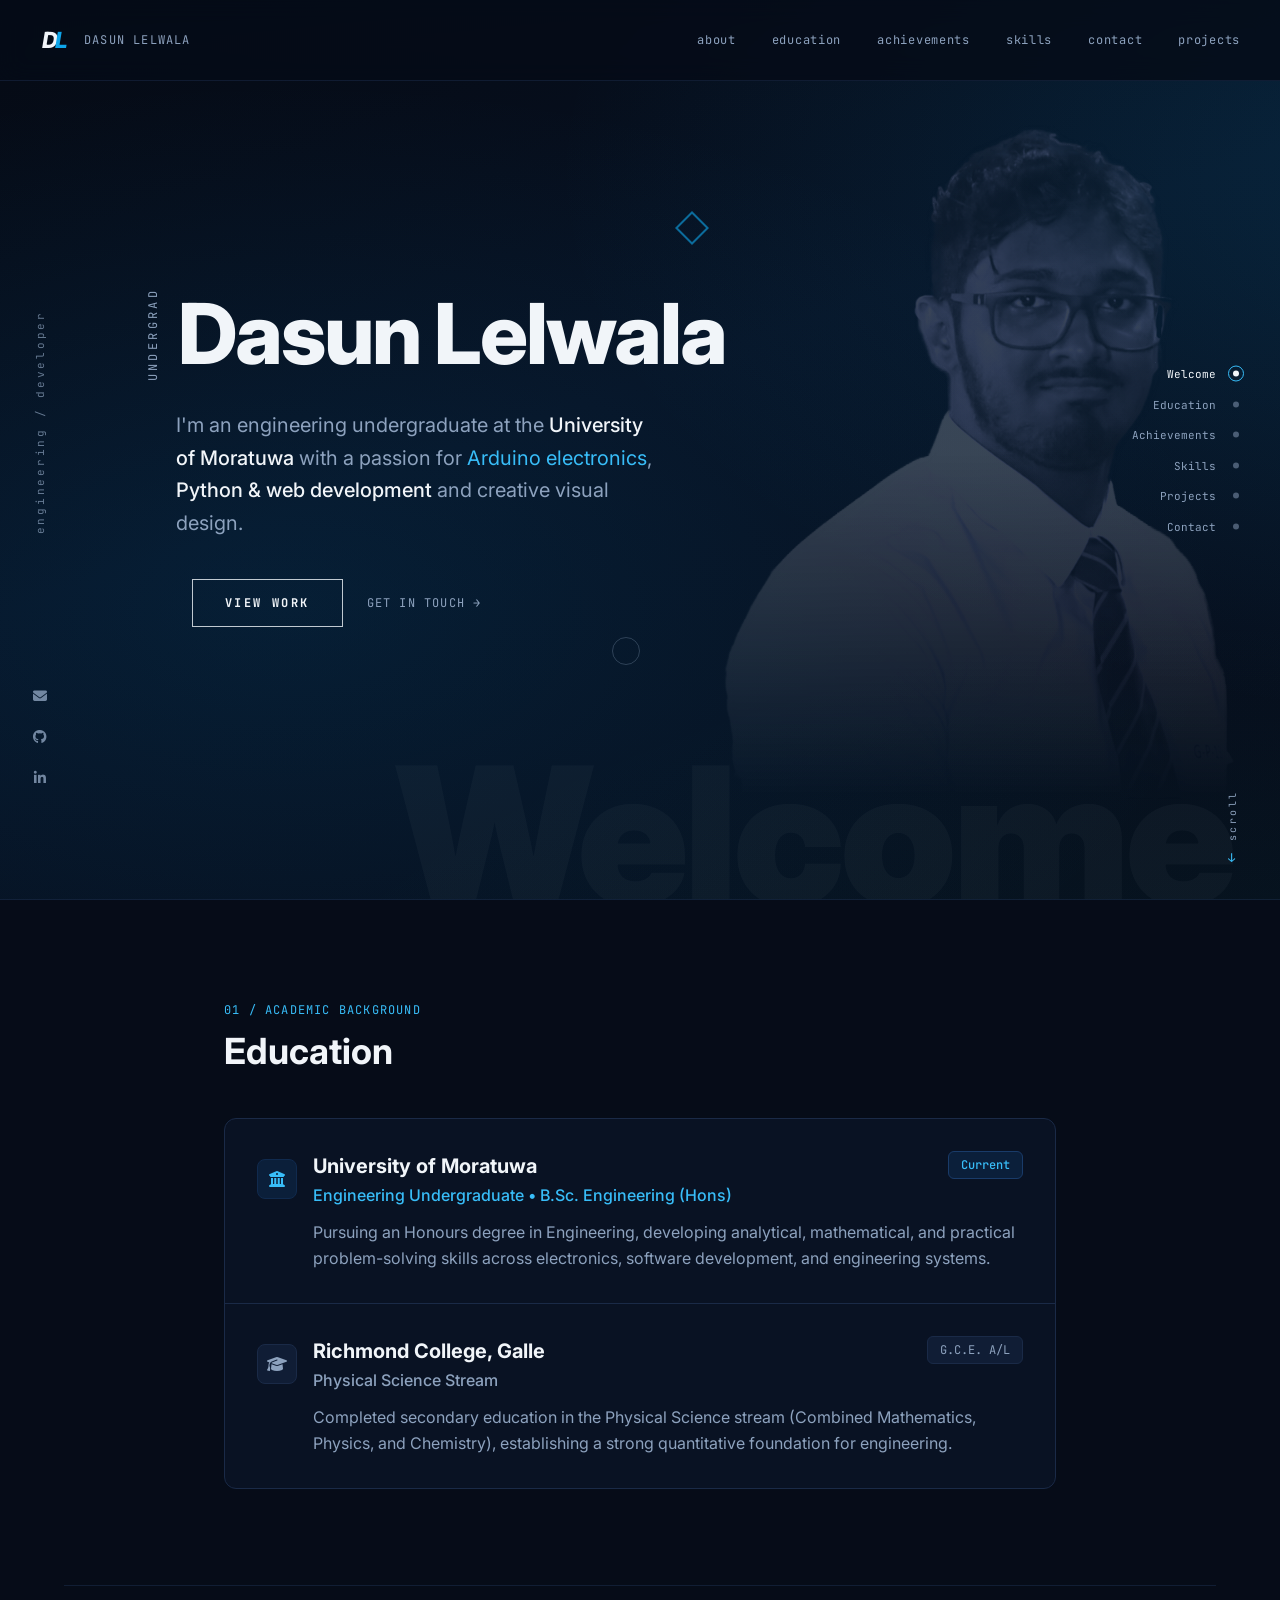
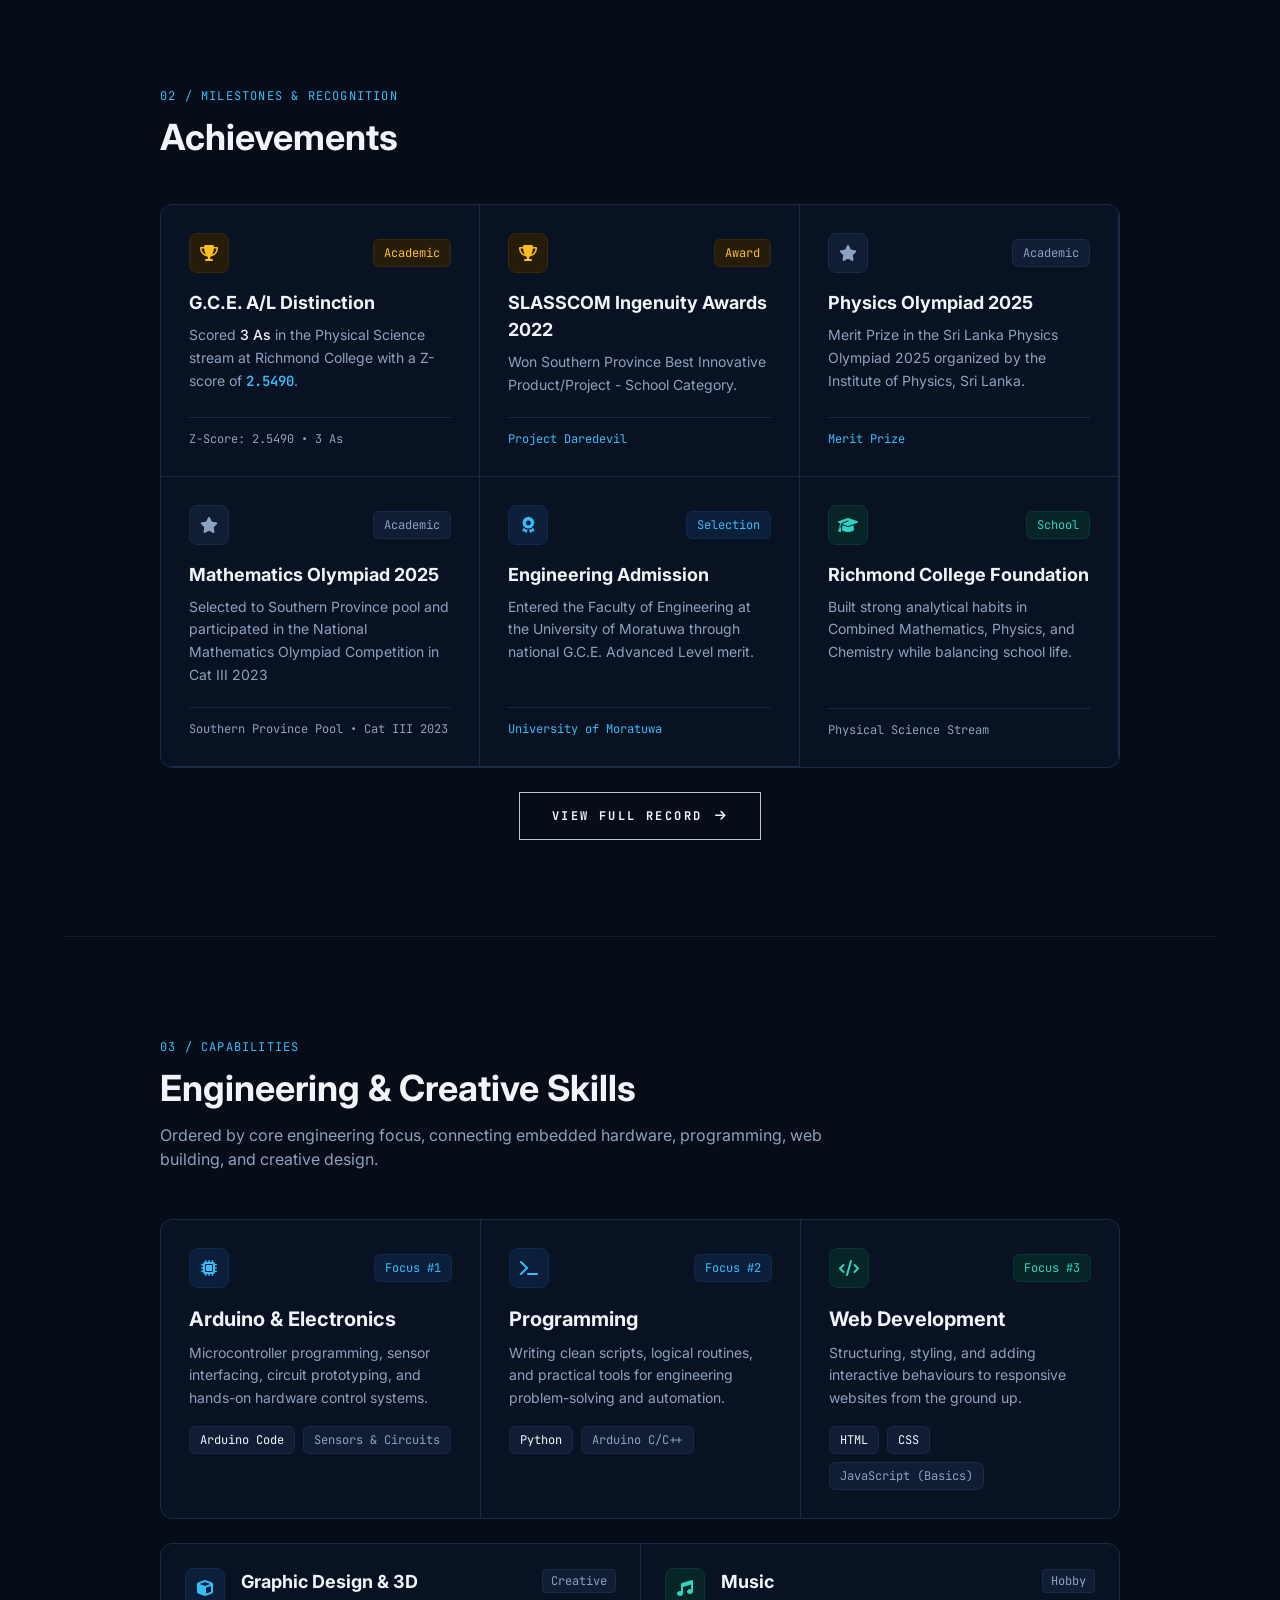
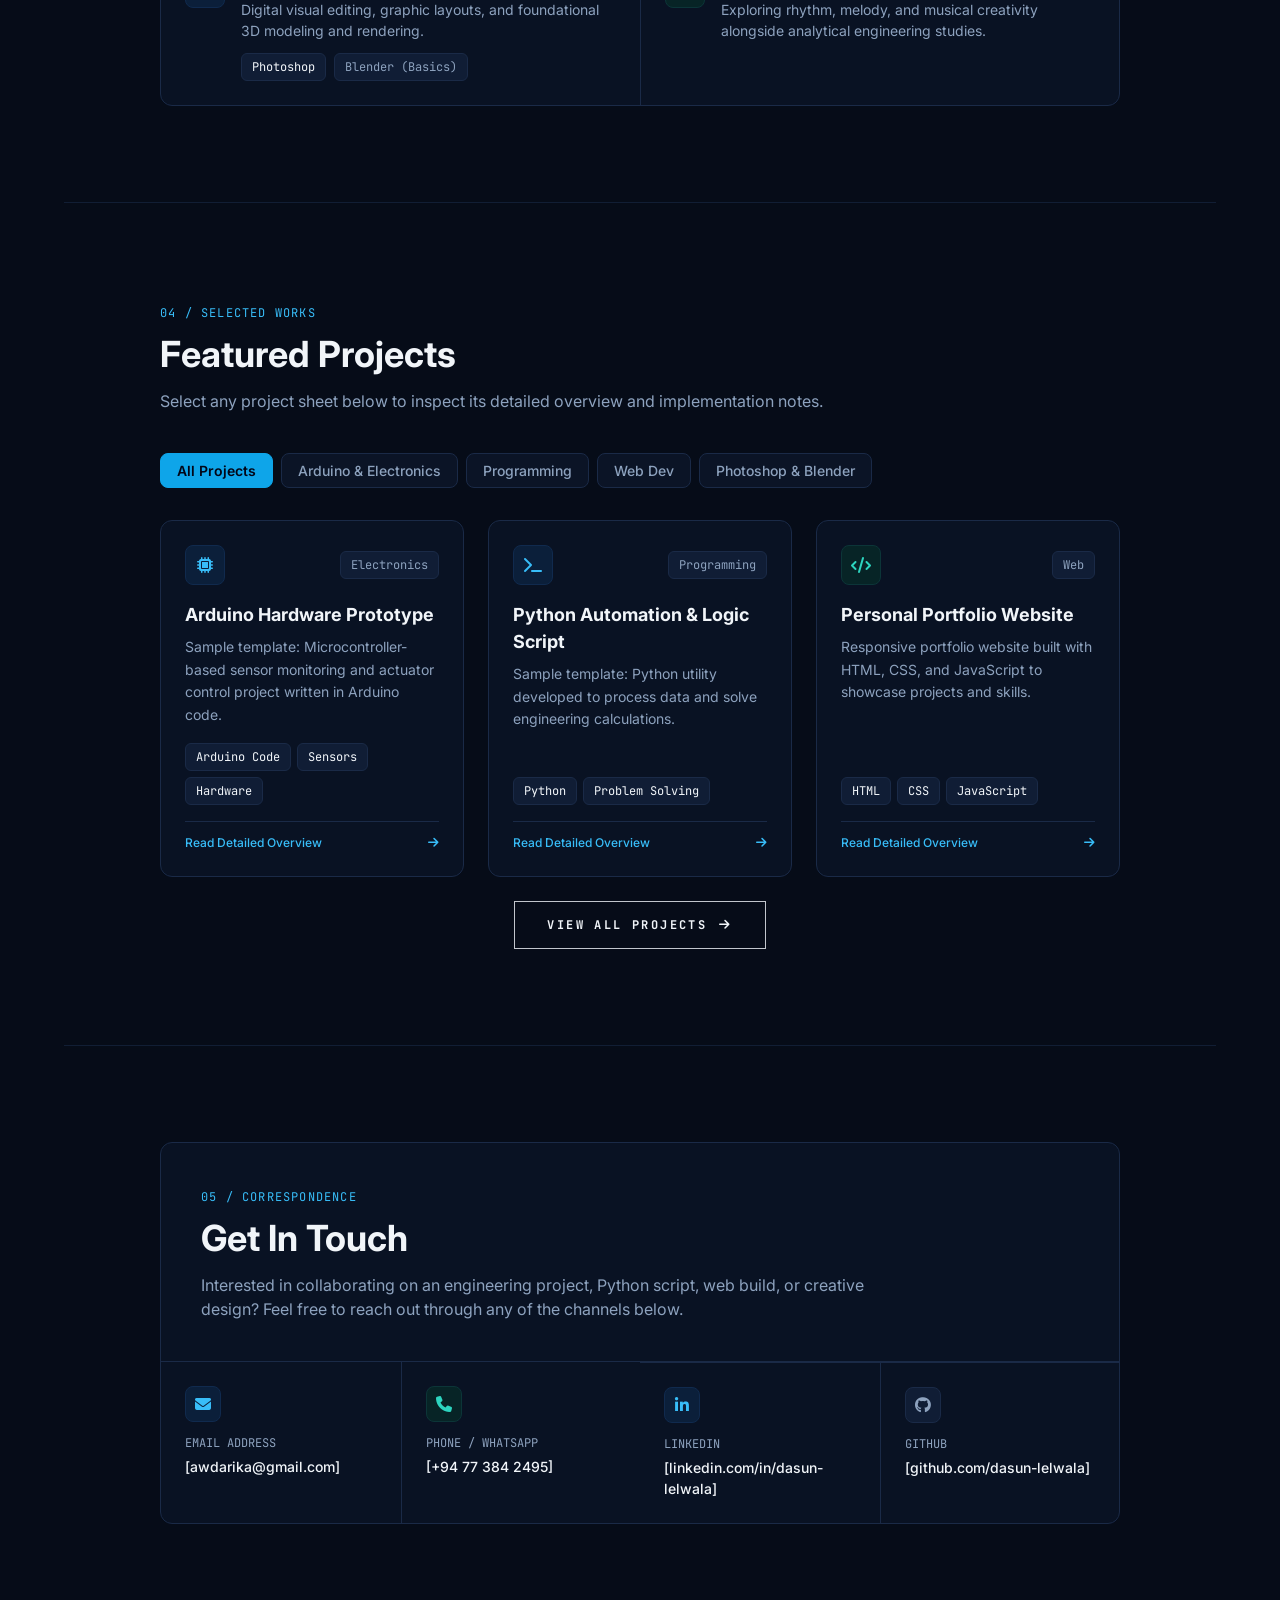
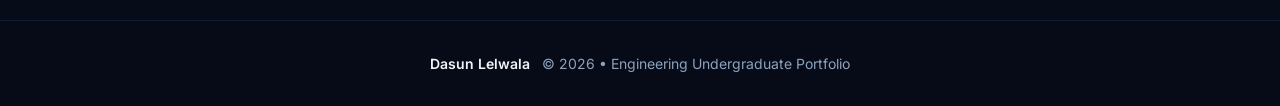
==== commit a63dd1cb: "major changes" ====
--- a/index.html
+++ b/index.html
@@ -24,10 +24,8 @@
         <div class="header-inner">
             <!-- Custom Geometric Monogram Mark -->
             <a href="#welcome" class="brand-link" aria-label="Dasun Lelwala Home">
-                <svg class="brand-mark" viewBox="0 0 36 36" fill="none">
-                    <path d="M6 9L24 5V10L6 14V9Z" fill="currentColor"/>
-                    <path d="M6 17L28 12V17L6 22V17Z" fill="#0ea5e9"/>
-                    <path d="M6 25L22 21V26L14 28L28 31V35L6 29V25Z" fill="currentColor"/>
+                <svg class="brand-mark" viewBox="0 0 36 36" fill="none" aria-hidden="true">
+                    <text x="2" y="27" font-family="Inter, Arial, sans-serif" font-size="25" font-style="italic" font-weight="800" letter-spacing="-3" fill="currentColor">D<tspan fill="#0ea5e9">L</tspan></text>
                 </svg>
                 <span class="brand-name">Dasun Lelwala</span>
             </a>
@@ -239,6 +237,11 @@
             </div>
 
             <div id="achievements-grid" class="surface-panel achievements-grid"></div>
+            <div class="achievements-action">
+                <a href="2nd.html" class="hero-primary-cta editorial-cta">
+                    View Full Record <i class="fas fa-arrow-right" aria-hidden="true"></i>
+                </a>
+            </div>
         </section>
 
         <!-- =================================================================
@@ -279,6 +282,11 @@
 
             <!-- Project Cards Container (Populated by script.js) -->
             <div id="projects-grid" class="projects-grid"></div>
+            <div class="projects-action">
+                <a href="3rd.html" class="hero-primary-cta editorial-cta">
+                    View All Projects <i class="fas fa-arrow-right" aria-hidden="true"></i>
+                </a>
+            </div>
         </section>
 
         <!-- =================================================================
--- a/style.css
+++ b/style.css
@@ -40,7 +40,7 @@
 }
 
 html {
-scroll-behavior: smooth;
+scroll-behavior: auto;
 }
 
 body {
@@ -1117,6 +1117,16 @@
 flex-wrap: wrap;
 }
 
+.achievements-action {
+display: flex;
+justify-content: center;
+margin-top: 1.5rem;
+}
+
+.achievements-action .hero-primary-cta {
+gap: 0.75rem;
+}
+
 .achievement-cell {
 flex: 1 1 100%;
 padding: 1.5rem;
@@ -1336,6 +1346,16 @@
 display: grid;
 grid-template-columns: 1fr;
 gap: 1.5rem;
+}
+
+.projects-action {
+display: flex;
+justify-content: center;
+margin-top: 1.5rem;
+}
+
+.projects-action .hero-primary-cta {
+gap: 0.75rem;
 }
 
 @media (min-width: 768px) {
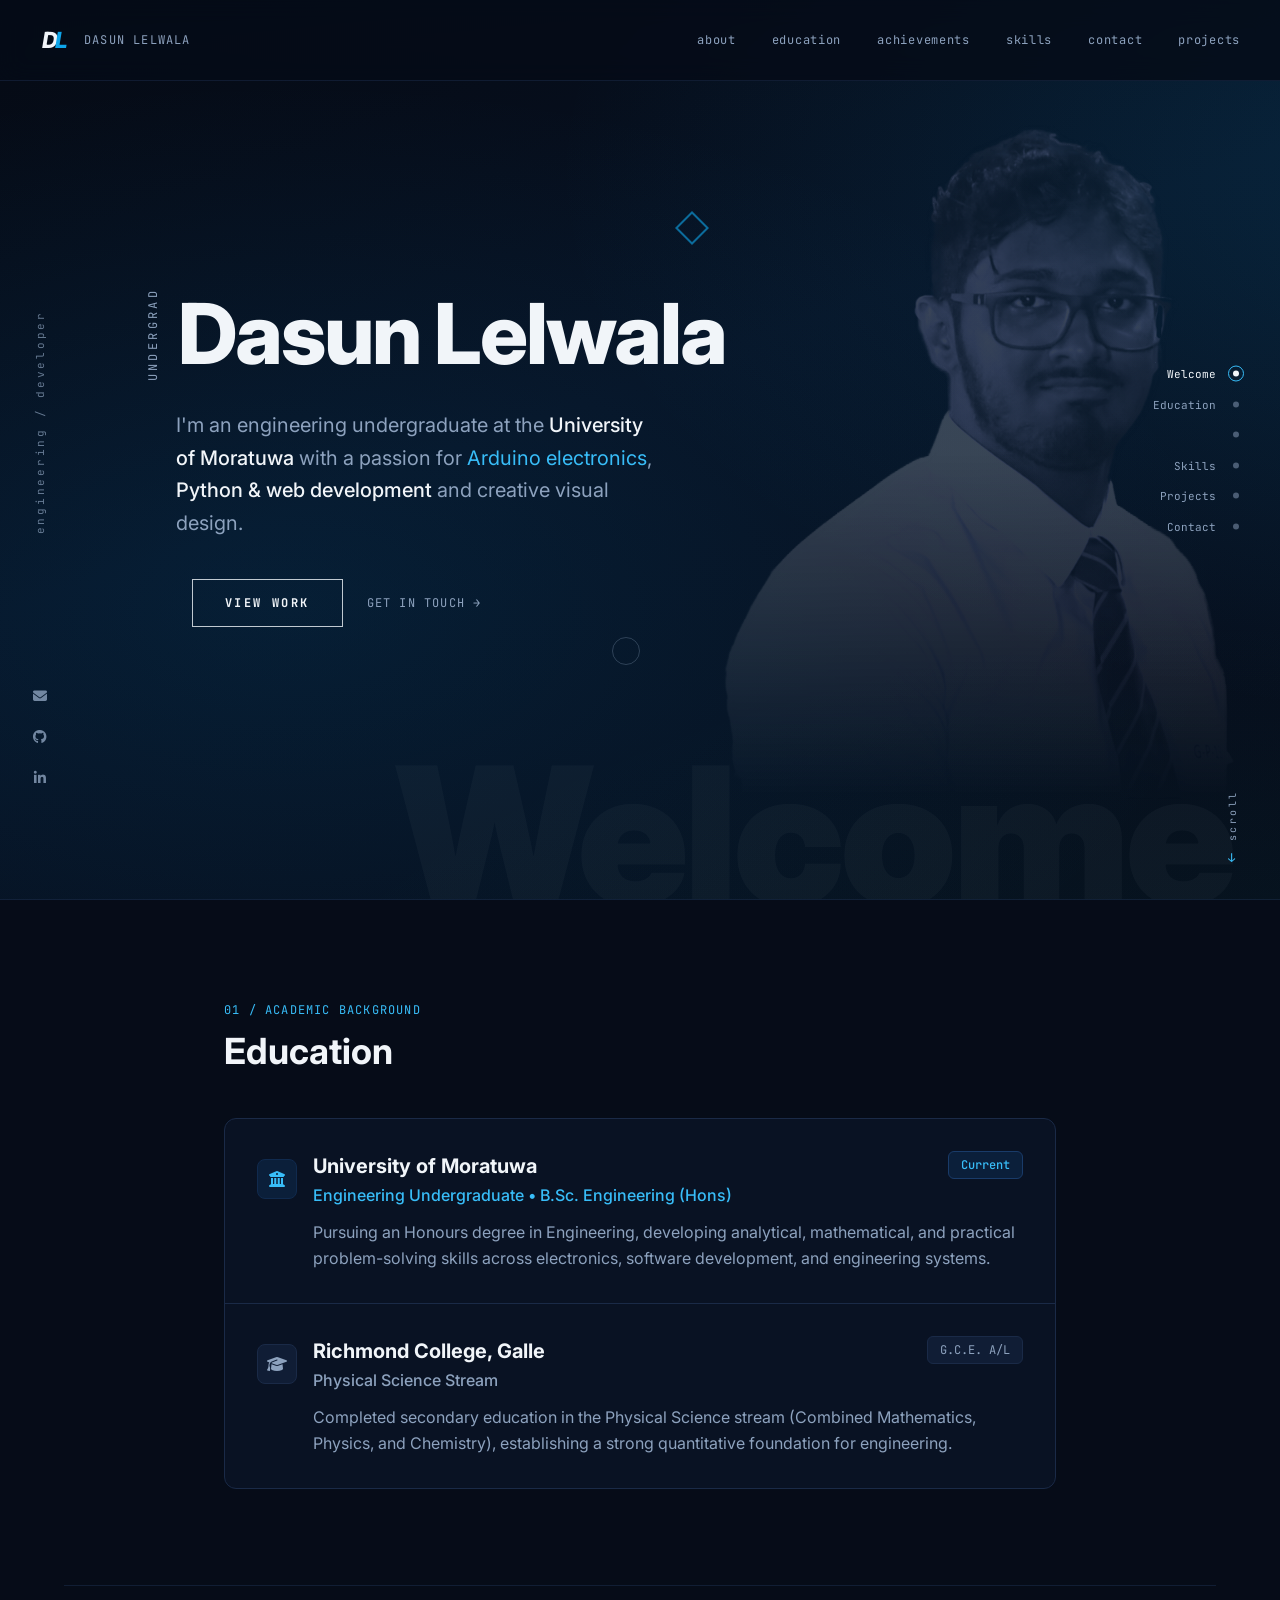
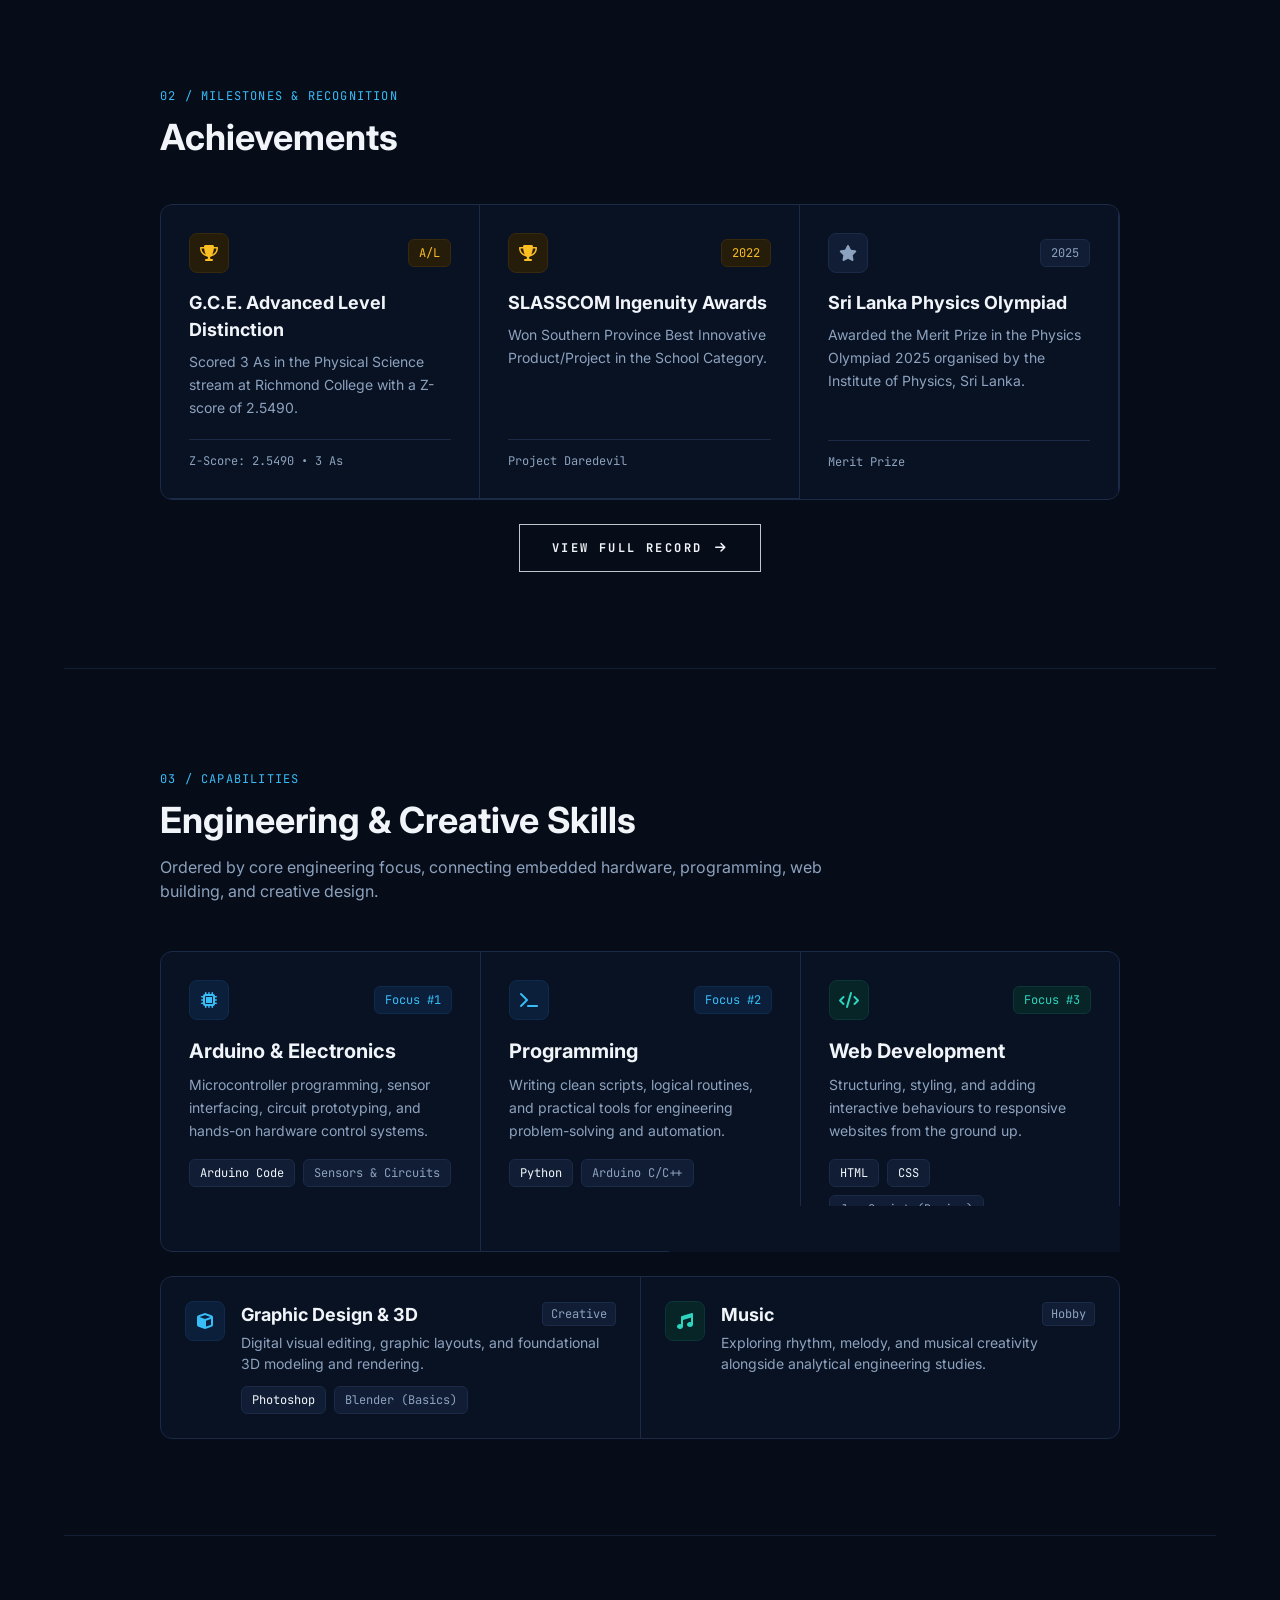
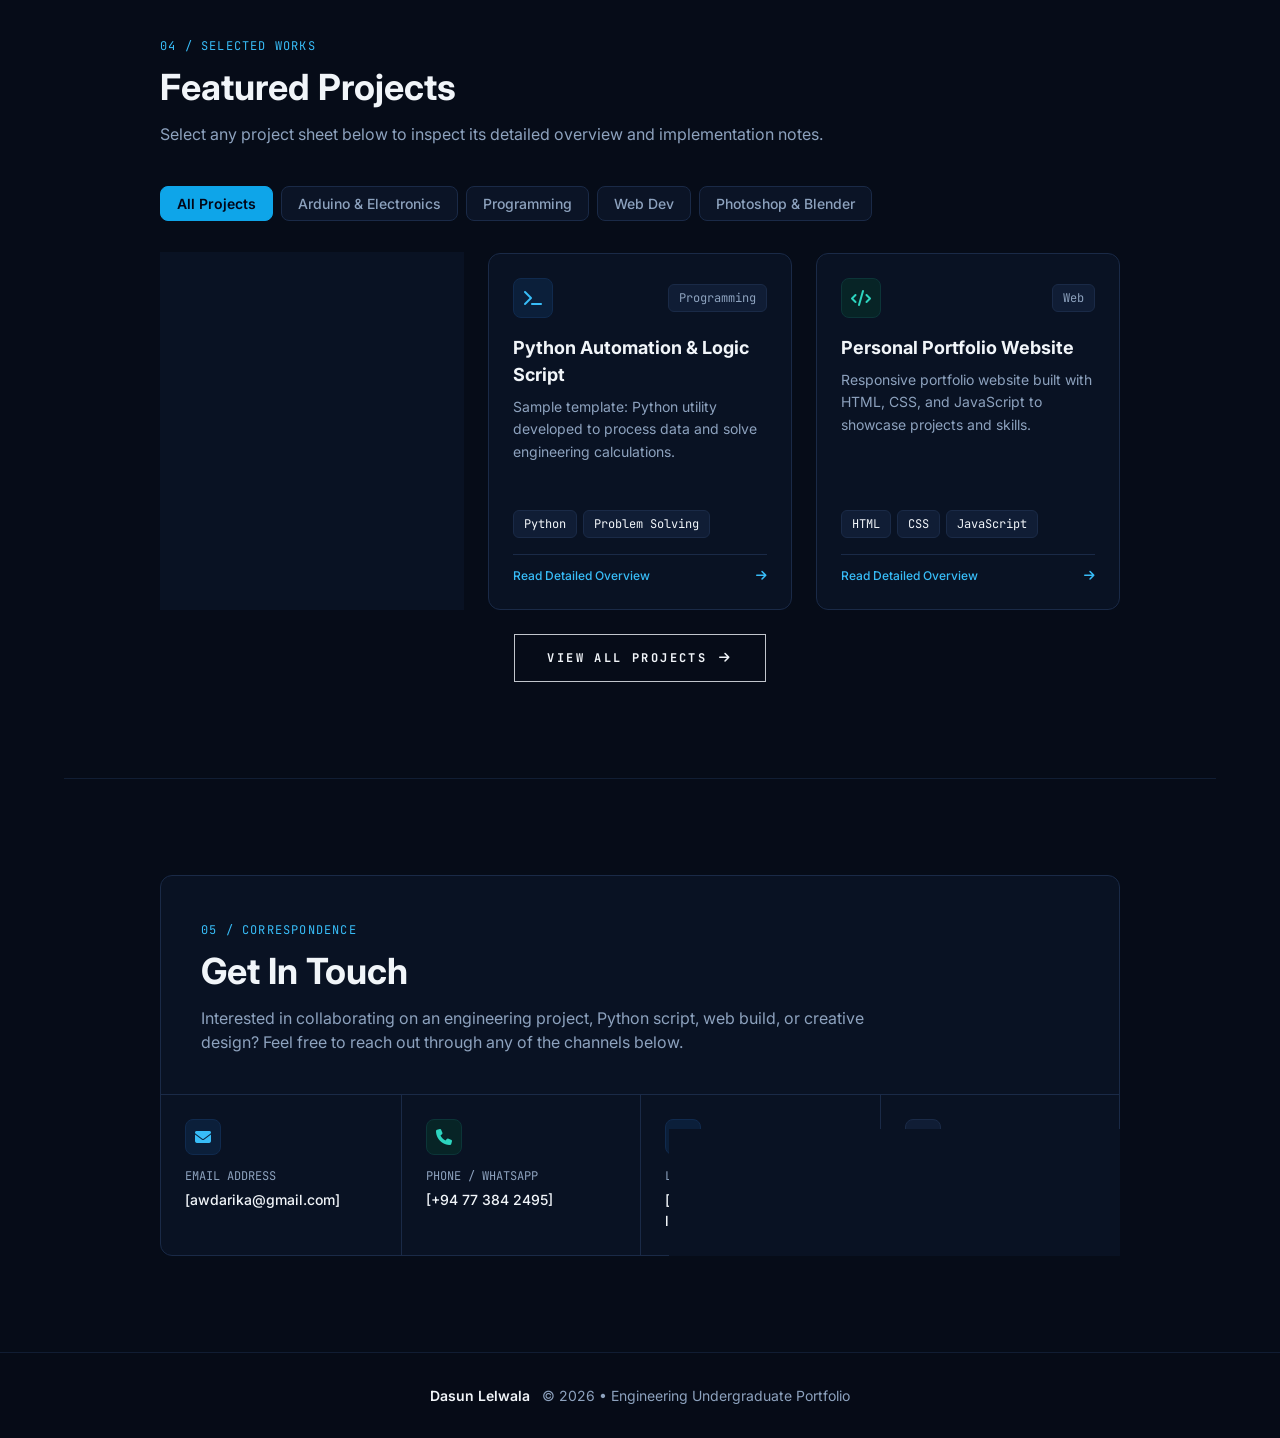
==== commit 4948849d: "Updated  achievements" ====
--- a/index.html
+++ b/index.html
@@ -228,7 +228,7 @@
         </section>
 
        <!-- =================================================================
-             5. ACHIEVEMENTS SECTION (Managed via `achievements` array in script.js)
+             5. ACHIEVEMENTS SECTION (Top awards from `script2.js`)
              ================================================================= -->
         <section id="achievements" class="content-section section-wide section-bordered reveal">
             <div class="section-header">
@@ -409,7 +409,7 @@
         </div>
     </div>
 
-    <!-- Link to Your JavaScript File -->
+    <script src="script2.js"></script>
     <script src="script.js"></script>
 </body>
 </html>
--- a/style.css
+++ b/style.css
@@ -1522,8 +1522,14 @@
 .contact-channels {
 grid-template-columns: repeat(4, minmax(0, 1fr));
 }
+.contact-channels > :nth-child(n) {
+border-top: none;
+}
 .contact-channels > * + * {
 border-top: none;
+border-left: 1px solid var(--border-hairline);
+}
+.contact-channels > :nth-child(3) {
 border-left: 1px solid var(--border-hairline);
 }
 }
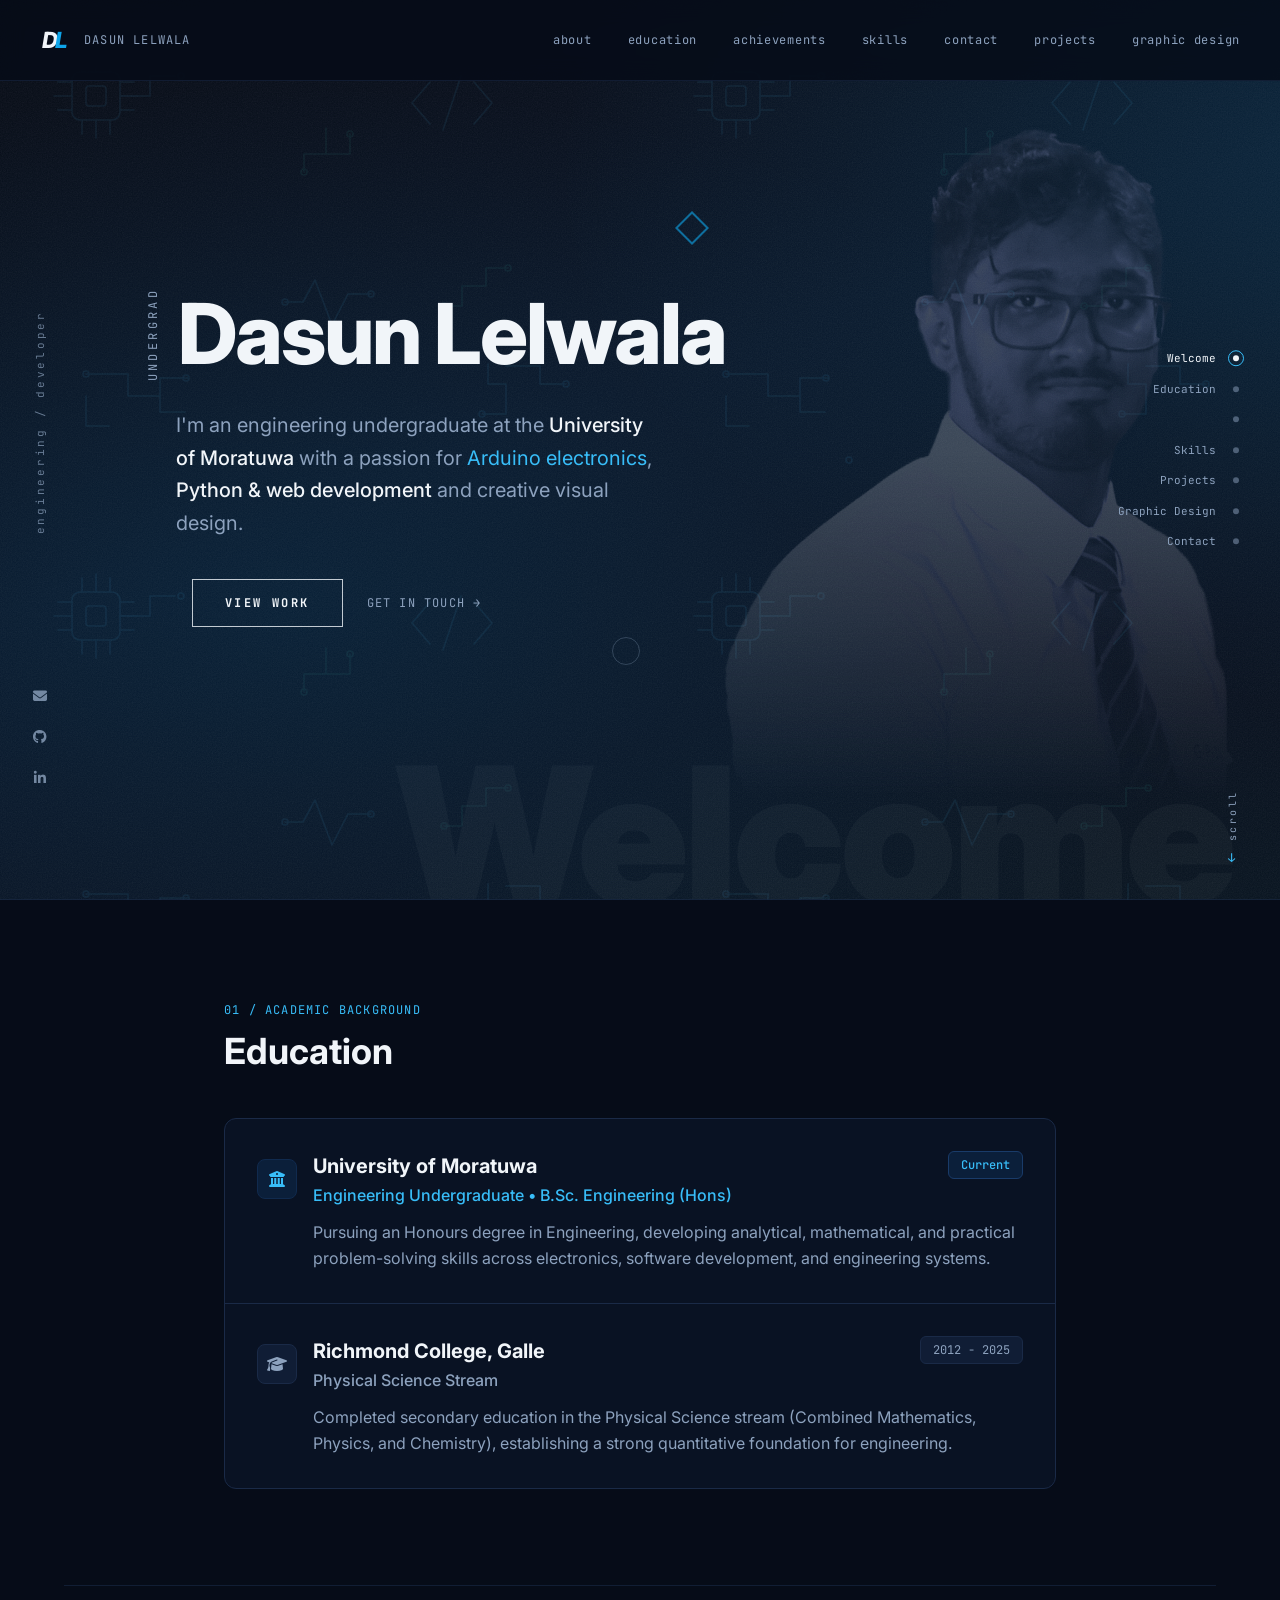
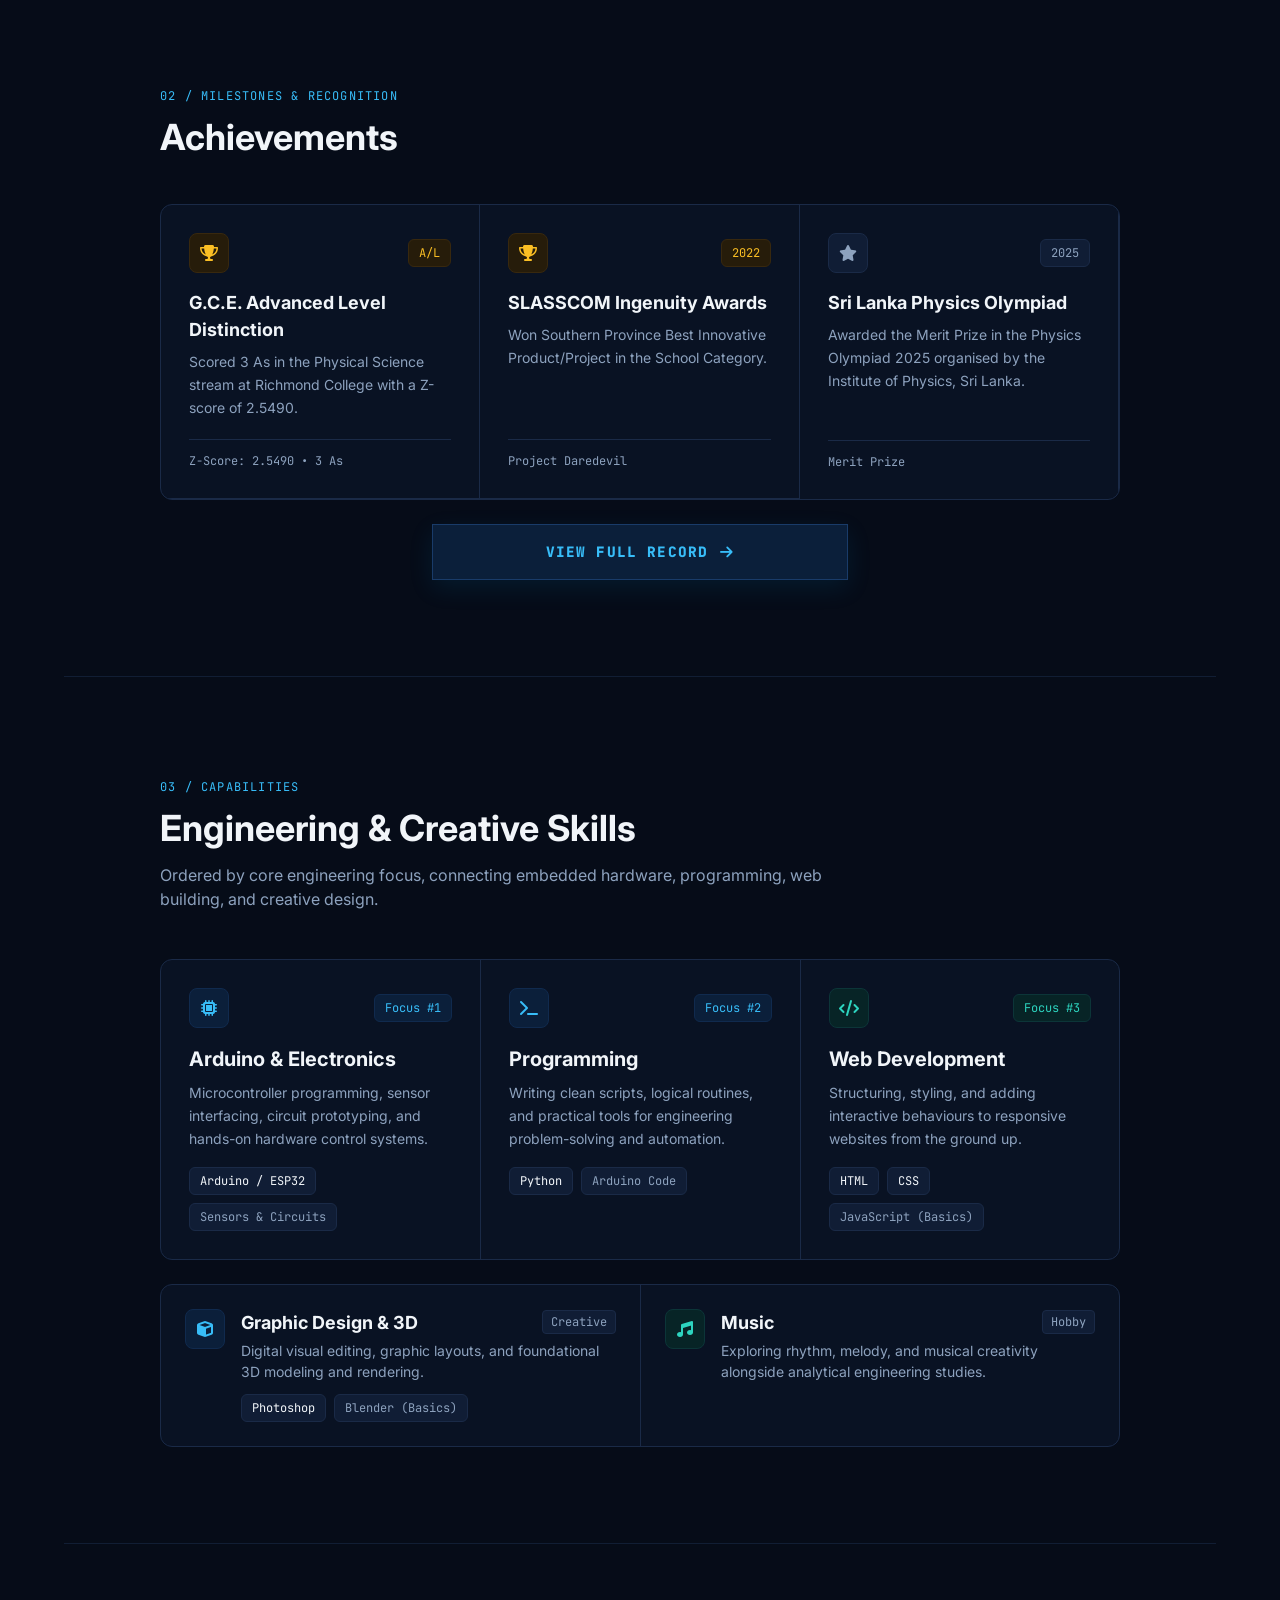
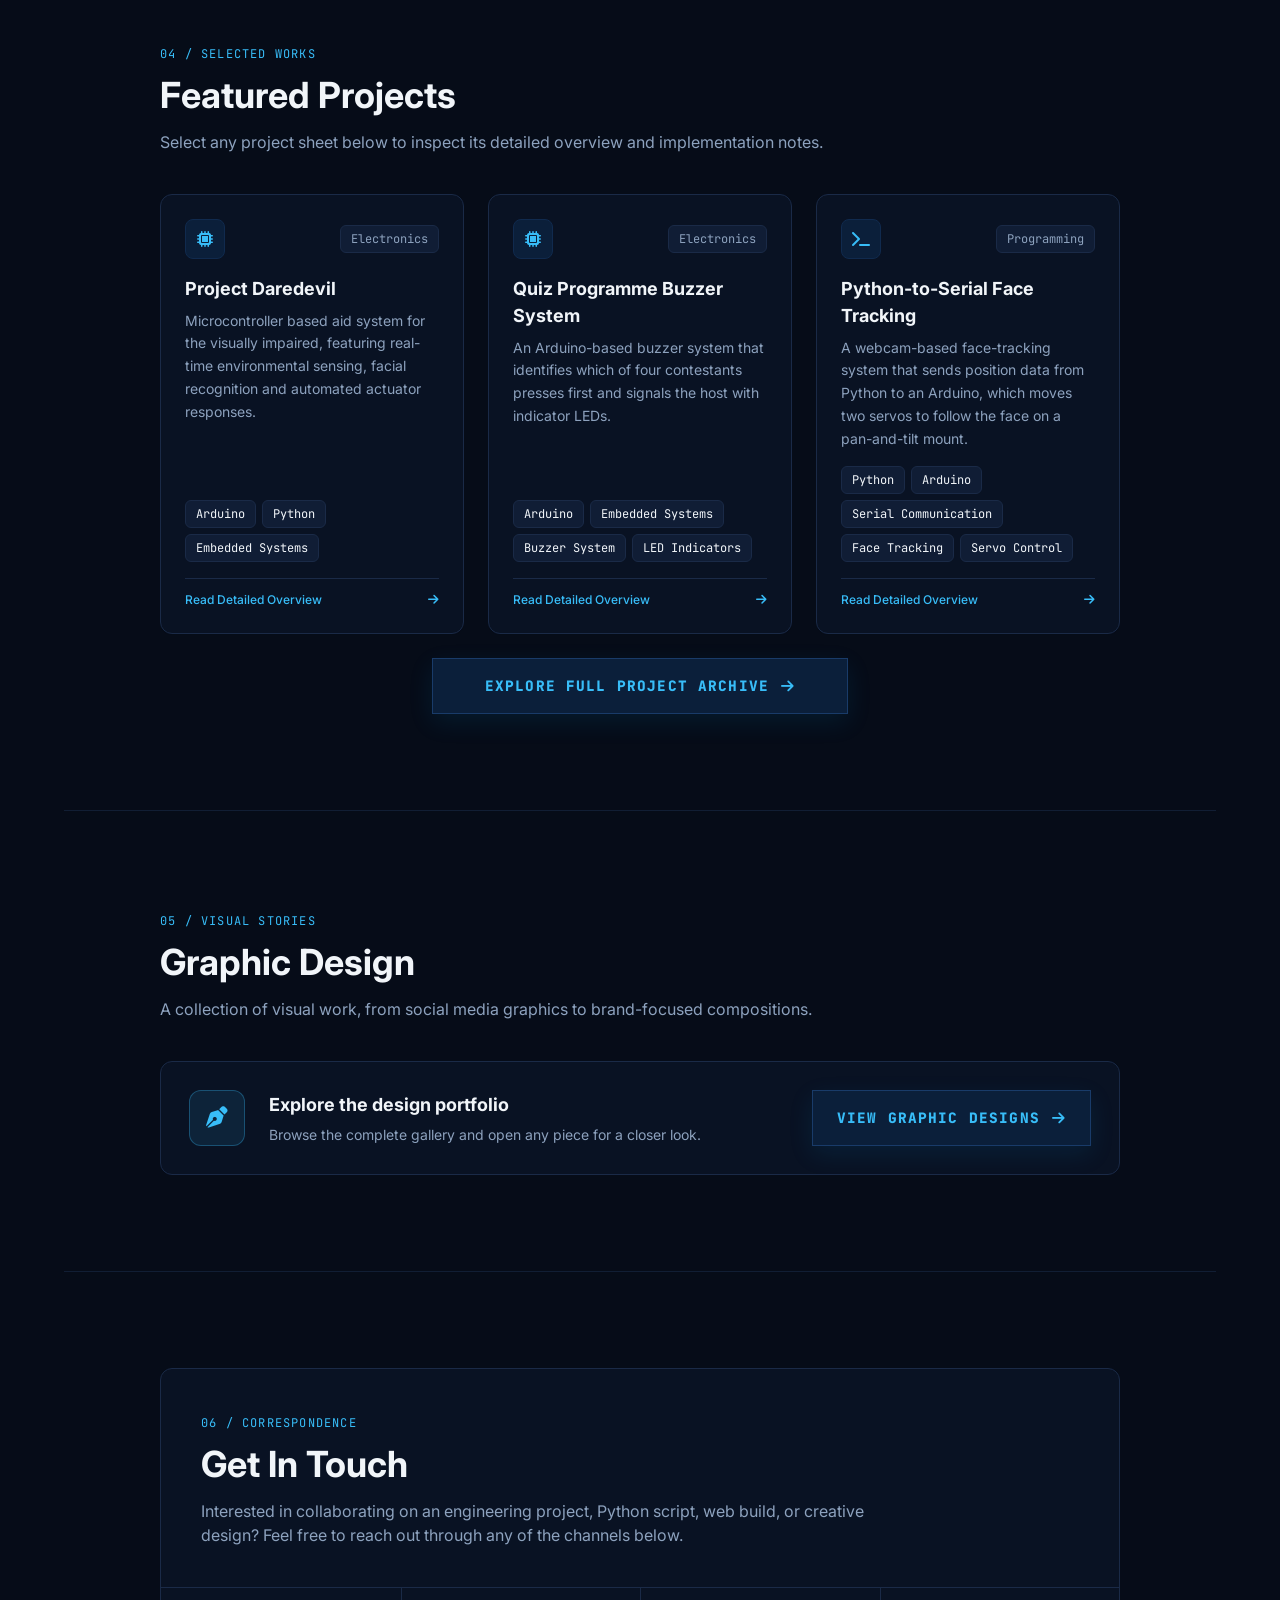
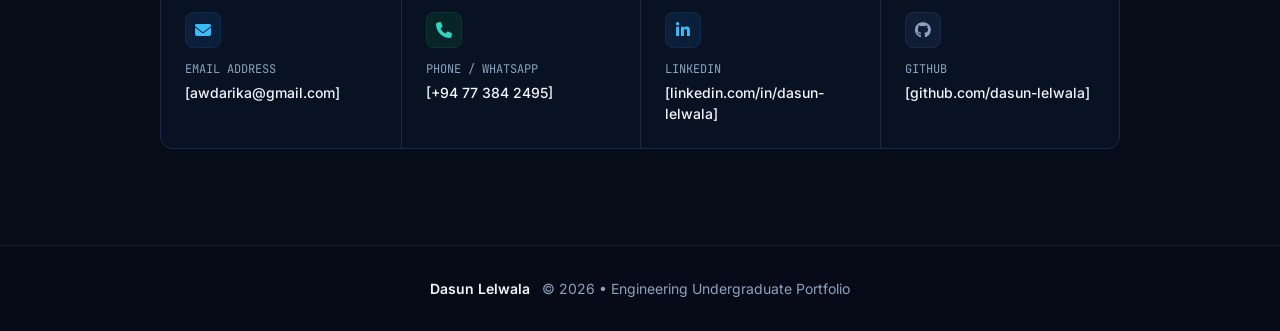
==== commit a56b3578: "Major Changes" ====
--- a/index.html
+++ b/index.html
@@ -11,6 +11,7 @@
 
     <!-- All Portfolio Stylesheet Rules -->
     <link rel="stylesheet" href="style.css">
+    <link rel="stylesheet" href="graphic-designs.css">
 </head>
 <body>
 
@@ -40,6 +41,7 @@
                 <a href="#projects" title="View Projects" class="nav-link" aria-label="View Projects">
                     projects
                 </a>
+                <a href="graphic-designs.html" class="nav-link">graphic design</a>
             </nav>
 
             <!-- Mobile Hamburger Menu Button -->
@@ -55,6 +57,7 @@
             <a href="#achievements" class="mobile-nav-link">achievements</a>
             <a href="#skills" class="mobile-nav-link">skills</a>
             <a href="#projects" class="mobile-nav-link mobile-nav-highlight">projects</a>
+            <a href="graphic-designs.html" class="mobile-nav-link mobile-nav-highlight">graphic design</a>
             <a href="#contact" class="mobile-nav-link">contact</a>
         </div>
     </header>
@@ -103,6 +106,12 @@
         </a>
         <a href="#projects" data-target="projects" class="dot-nav-item">
             <span class="dot-label">Projects</span>
+            <span class="dot-circle">
+                <span class="dot-core"></span>
+            </span>
+        </a>
+        <a href="#graphic-design" data-target="graphic-design" class="dot-nav-item">
+            <span class="dot-label">Graphic Design</span>
             <span class="dot-circle">
                 <span class="dot-core"></span>
             </span>
@@ -218,7 +227,7 @@
                                 <p class="education-program program-muted">Physical Science Stream</p>
                             </div>
                         </div>
-                        <span class="status-pill status-neutral">G.C.E. A/L</span>
+                        <span class="status-pill status-neutral">2012 - 2025</span>
                     </div>
                     <p class="education-detail">
                         Completed secondary education in the Physical Science stream (Combined Mathematics, Physics, and Chemistry), establishing a strong quantitative foundation for engineering.
@@ -238,7 +247,7 @@
 
             <div id="achievements-grid" class="surface-panel achievements-grid"></div>
             <div class="achievements-action">
-                <a href="2nd.html" class="hero-primary-cta editorial-cta">
+                <a href="2nd.html" class="hero-primary-cta editorial-cta archive-cta">
                     View Full Record <i class="fas fa-arrow-right" aria-hidden="true"></i>
                 </a>
             </div>
@@ -271,31 +280,46 @@
                 <p class="section-subtitle">Select any project sheet below to inspect its detailed overview and implementation notes.</p>
             </div>
 
-            <!-- Category Filter Buttons -->
-            <div class="filter-bar" id="project-filters">
-                <button data-filter="all" class="filter-btn is-selected">All Projects</button>
-                <button data-filter="Electronics" class="filter-btn">Arduino &amp; Electronics</button>
-                <button data-filter="Programming" class="filter-btn">Programming</button>
-                <button data-filter="Web" class="filter-btn">Web Dev</button>
-                <button data-filter="Design" class="filter-btn">Photoshop &amp; Blender</button>
-            </div>
-
             <!-- Project Cards Container (Populated by script.js) -->
             <div id="projects-grid" class="projects-grid"></div>
             <div class="projects-action">
-                <a href="3rd.html" class="hero-primary-cta editorial-cta">
-                    View All Projects <i class="fas fa-arrow-right" aria-hidden="true"></i>
+                <a href="3rd.html" class="hero-primary-cta editorial-cta archive-cta">
+                    Explore Full Project Archive <i class="fas fa-arrow-right" aria-hidden="true"></i>
                 </a>
             </div>
         </section>
 
         <!-- =================================================================
-             8. CONTACT SECTION (Fill in your details inside the brackets)
+             8. GRAPHIC DESIGN FEATURE (Artwork lives on its own page)
+             ================================================================= -->
+        <section id="graphic-design" class="content-section section-wide section-bordered reveal">
+            <div class="section-header">
+                <span class="section-eyebrow">05 / Visual Stories</span>
+                <h2 class="section-title">Graphic Design</h2>
+                <p class="section-subtitle">A collection of visual work, from social media graphics to brand-focused compositions.</p>
+            </div>
+
+            <div class="designs-promo surface-panel">
+                <div class="designs-promo-icon" aria-hidden="true">
+                    <i class="fas fa-pen-nib"></i>
+                </div>
+                <div class="designs-promo-copy">
+                    <h3>Explore the design portfolio</h3>
+                    <p>Browse the complete gallery and open any piece for a closer look.</p>
+                </div>
+                <a href="graphic-designs.html" class="hero-primary-cta editorial-cta designs-promo-link archive-cta">
+                    View Graphic Designs <i class="fas fa-arrow-right" aria-hidden="true"></i>
+                </a>
+            </div>
+        </section>
+
+        <!-- =================================================================
+             9. CONTACT SECTION (Fill in your details inside the brackets)
              ================================================================= -->
         <section id="contact" class="content-section section-wide section-bordered reveal">
             <div class="surface-panel contact-panel">
                 <div class="contact-header">
-                    <span class="section-eyebrow">05 / Correspondence</span>
+                    <span class="section-eyebrow">06 / Correspondence</span>
                     <h2 class="section-title">Get In Touch</h2>
                     <p class="contact-intro">
                         Interested in collaborating on an engineering project, Python script, web build, or creative design? Feel free to reach out through any of the channels below.
@@ -344,7 +368,7 @@
     </main>
 
     <!-- =====================================================================
-         9. FOOTER
+         10. FOOTER
          ===================================================================== -->
     <footer class="site-footer">
         <div class="footer-inner">
@@ -354,7 +378,7 @@
     </footer>
 
     <!-- =====================================================================
-         10. DETAILED PROJECT OVERVIEW MODAL (Opens when clicking a project)
+         11. DETAILED PROJECT OVERVIEW MODAL (Opens when clicking a project)
          ===================================================================== -->
     <div id="project-modal" class="project-modal hidden" role="dialog" aria-modal="true" aria-labelledby="modal-title">
         <div class="modal-container">
--- a/style.css
+++ b/style.css
@@ -48,11 +48,13 @@
 color: var(--ink-primary);
 background-color: var(--bg-primary);
 background-image:
+url("data:image/svg+xml,%3Csvg xmlns='http://www.w3.org/2000/svg' width='180' height='180'%3E%3Cfilter id='noise'%3E%3CfeTurbulence type='fractalNoise' baseFrequency='.8' numOctaves='2' stitchTiles='stitch'/%3E%3CfeColorMatrix type='saturate' values='0'/%3E%3C/filter%3E%3Crect width='100%25' height='100%25' filter='url(%23noise)' opacity='.08'/%3E%3C/svg%3E"),
+url("background-tech-pattern.svg"),
 radial-gradient(ellipse 85% 65% at 78% 12%, rgba(14, 165, 233, 0.16), transparent 60%),
 radial-gradient(ellipse 75% 60% at 15% 45%, rgba(2, 132, 199, 0.12), transparent 65%),
 radial-gradient(ellipse 90% 70% at 65% 88%, rgba(20, 184, 166, 0.08), transparent 65%),
 linear-gradient(160deg, #050a14 0%, #071122 45%, #060d1a 100%);
-background-size: 160% 160%, 150% 150%, 160% 160%, 100% 100%;
+background-size: 180px 180px, 640px 520px, 160% 160%, 150% 150%, 160% 160%, 100% 100%;
 background-attachment: fixed;
 line-height: 1.5;
 -webkit-font-smoothing: antialiased;
@@ -87,13 +89,13 @@
 
 @keyframes oceanicDrift {
 0% {
-background-position: 0% 0%, 10% 30%, 80% 90%, 0% 0%;
+background-position: 0% 0%, 0% 0%, 0% 0%, 10% 30%, 80% 90%, 0% 0%;
 }
 50% {
-background-position: 65% 25%, 35% 65%, 25% 40%, 0% 0%;
+background-position: 0% 0%, 0% 0%, 65% 25%, 35% 65%, 25% 40%, 0% 0%;
 }
 100% {
-background-position: 100% 60%, 75% 20%, 60% 85%, 0% 0%;
+background-position: 0% 0%, 0% 0%, 100% 60%, 75% 20%, 60% 85%, 0% 0%;
 }
 }
 
@@ -211,6 +213,12 @@
 }
 }
 
+@media (min-width: 768px) and (max-width: 999px) {
+.desktop-nav {
+gap: 1rem;
+}
+}
+
 .nav-link {
 text-transform: lowercase;
 transition: color 0.2s ease;
@@ -545,6 +553,35 @@
 #profile-photo {
     mix-blend-mode: multiply;
     opacity:0.2;
+}
+
+@media (max-width: 639px) {
+.hero-section {
+min-height: 70vh;
+align-items: flex-start;
+padding: max(22rem, 42vh) 1.5rem 2rem;
+}
+
+.hero-portrait-wrapper {
+align-items: flex-start;
+}
+
+.hero-portrait-inner {
+height: 50vh;
+max-height: 420px;
+margin-top: 8.5vh;
+overflow: hidden;
+align-items: flex-start;
+}
+
+.hero-portrait-img {
+flex-shrink: 0;
+}
+
+.hero-portrait-blend {
+-webkit-mask-image: linear-gradient(to bottom, black 50%, transparent 60%);
+mask-image: linear-gradient(to bottom, black 50%, transparent 60%);
+}
 }
 
 
@@ -1354,8 +1391,33 @@
 margin-top: 1.5rem;
 }
 
-.projects-action .hero-primary-cta {
+.archive-cta {
 gap: 0.75rem;
+min-height: 3.5rem;
+padding: 1rem 1.5rem;
+border-color: var(--cerulean-200);
+background-color: var(--cerulean-50);
+color: var(--cerulean-600);
+font-size: 0.9rem;
+font-weight: 800;
+letter-spacing: 0.08em;
+box-shadow: 0 0.5rem 1.5rem rgba(2, 132, 199, 0.12);
+}
+
+.projects-action .archive-cta,
+.achievements-action .archive-cta {
+width: min(100%, 26rem);
+}
+
+.archive-cta:hover {
+transform: translateY(-2px);
+border-color: var(--cerulean-600);
+background-color: var(--cerulean-100);
+}
+
+.archive-cta:focus-visible {
+outline: 3px solid var(--ink-primary);
+outline-offset: 4px;
 }
 
 @media (min-width: 768px) {
--- a/graphic-designs.css
+++ b/graphic-designs.css
@@ -0,0 +1,230 @@
+.designs-promo {
+    display: flex;
+    align-items: center;
+    gap: 1.5rem;
+    padding: 1.75rem;
+}
+
+.designs-promo-icon {
+    width: 3.5rem;
+    height: 3.5rem;
+    flex: 0 0 3.5rem;
+    display: grid;
+    place-items: center;
+    border: 1px solid rgba(56, 189, 248, 0.3);
+    border-radius: 0.75rem;
+    background: rgba(56, 189, 248, 0.1);
+    color: var(--cerulean-600);
+    font-size: 1.35rem;
+}
+
+.designs-promo-copy {
+    flex: 1;
+}
+
+.designs-promo-copy h3 {
+    font-size: 1.125rem;
+    font-weight: 700;
+}
+
+.designs-promo-copy p {
+    margin-top: 0.375rem;
+    color: var(--ink-muted);
+    font-size: 0.875rem;
+    line-height: 1.6;
+}
+
+.designs-promo-link {
+    flex-shrink: 0;
+    gap: 0.75rem;
+}
+
+.design-gallery {
+    display: grid;
+    grid-template-columns: repeat(3, minmax(0, 1fr));
+    grid-auto-rows: 8px;
+    grid-auto-flow: dense;
+    align-items: start;
+    gap: 1.5rem;
+}
+
+.design-card {
+    align-self: start;
+    width: 100%;
+    margin: 0;
+    overflow: hidden;
+    border: 1px solid var(--border-hairline);
+    border-radius: 0.75rem;
+    background: rgba(11, 20, 38, 0.85);
+    grid-row-end: span var(--design-row-span, 1);
+}
+
+.design-preview {
+    position: relative;
+    display: block;
+    width: 100%;
+    overflow: hidden;
+    background: #080d18;
+    cursor: zoom-in;
+}
+
+.design-preview img {
+    display: block;
+    width: 100%;
+    height: auto;
+    transition: transform 0.35s ease;
+}
+
+.design-preview:hover img,
+.design-preview:focus-visible img {
+    transform: scale(1.025);
+}
+
+.design-preview-hint {
+    position: absolute;
+    right: 0.75rem;
+    bottom: 0.75rem;
+    display: inline-flex;
+    align-items: center;
+    gap: 0.5rem;
+    padding: 0.5rem 0.75rem;
+    border: 1px solid rgba(255, 255, 255, 0.15);
+    border-radius: 999px;
+    background: rgba(6, 12, 24, 0.8);
+    color: var(--ink-primary);
+    font-family: var(--font-mono);
+    font-size: 0.7rem;
+    opacity: 0;
+    transition: opacity 0.2s ease;
+}
+
+.design-preview:hover .design-preview-hint,
+.design-preview:focus-visible .design-preview-hint {
+    opacity: 1;
+}
+
+.design-card figcaption {
+    padding: 1rem 1.125rem 1.25rem;
+}
+
+.design-card-type {
+    color: var(--cerulean-600);
+    font-family: var(--font-mono);
+    font-size: 0.65rem;
+    font-weight: 700;
+    letter-spacing: 0.1em;
+    text-transform: uppercase;
+}
+
+.design-card figcaption h2 {
+    margin-top: 0.4rem;
+    font-size: 1rem;
+    line-height: 1.45;
+}
+
+.design-lightbox {
+    width: min(94vw, 90rem);
+    max-width: none;
+    max-height: 94dvh;
+    margin: auto;
+    padding: 1rem;
+    overflow: hidden;
+    border: 1px solid var(--border-hairline);
+    border-radius: 0.875rem;
+    background: #080d18;
+    color: var(--ink-primary);
+}
+
+.design-lightbox::backdrop {
+    background: rgba(2, 6, 14, 0.9);
+    backdrop-filter: blur(8px);
+}
+
+.design-lightbox-header {
+    display: flex;
+    align-items: center;
+    justify-content: space-between;
+    gap: 1rem;
+    margin-bottom: 0.75rem;
+}
+
+.design-lightbox-header h2 {
+    font-size: 0.875rem;
+    font-weight: 600;
+}
+
+.design-lightbox-close {
+    width: 2.5rem;
+    height: 2.5rem;
+    flex: 0 0 2.5rem;
+    display: grid;
+    place-items: center;
+    border: 1px solid var(--border-hairline);
+    border-radius: 0.5rem;
+    color: var(--ink-primary);
+    cursor: pointer;
+    transition: border-color 0.2s ease, color 0.2s ease;
+}
+
+.design-lightbox-close:hover {
+    border-color: var(--cerulean-600);
+    color: var(--cerulean-600);
+}
+
+.design-lightbox-image {
+    display: block;
+    width: 100%;
+    max-height: calc(94dvh - 5rem);
+    object-fit: contain;
+}
+
+@media (max-width: 850px) {
+    .design-gallery {
+        grid-template-columns: repeat(2, minmax(0, 1fr));
+    }
+
+    .design-card:last-child:nth-child(odd) {
+        grid-column: 1 / -1;
+        width: calc((100% - 1.5rem) / 2);
+        justify-self: center;
+    }
+}
+
+@media (max-width: 700px) {
+    .designs-promo {
+        align-items: flex-start;
+        flex-wrap: wrap;
+        gap: 1rem;
+        padding: 1.25rem;
+    }
+
+    .designs-promo-copy {
+        flex: 1 1 calc(100% - 4.5rem);
+    }
+
+    .designs-promo-link {
+        margin-left: 4.5rem;
+    }
+
+}
+
+@media (max-width: 420px) {
+    .design-gallery {
+        grid-template-columns: 1fr;
+    }
+
+    .design-card:last-child:nth-child(odd) {
+        grid-column: auto;
+        width: 100%;
+    }
+
+    .designs-promo-link {
+        margin-left: 0;
+    }
+}
+
+@media (prefers-reduced-motion: reduce) {
+    .design-preview img {
+        transition: none;
+    }
+}
